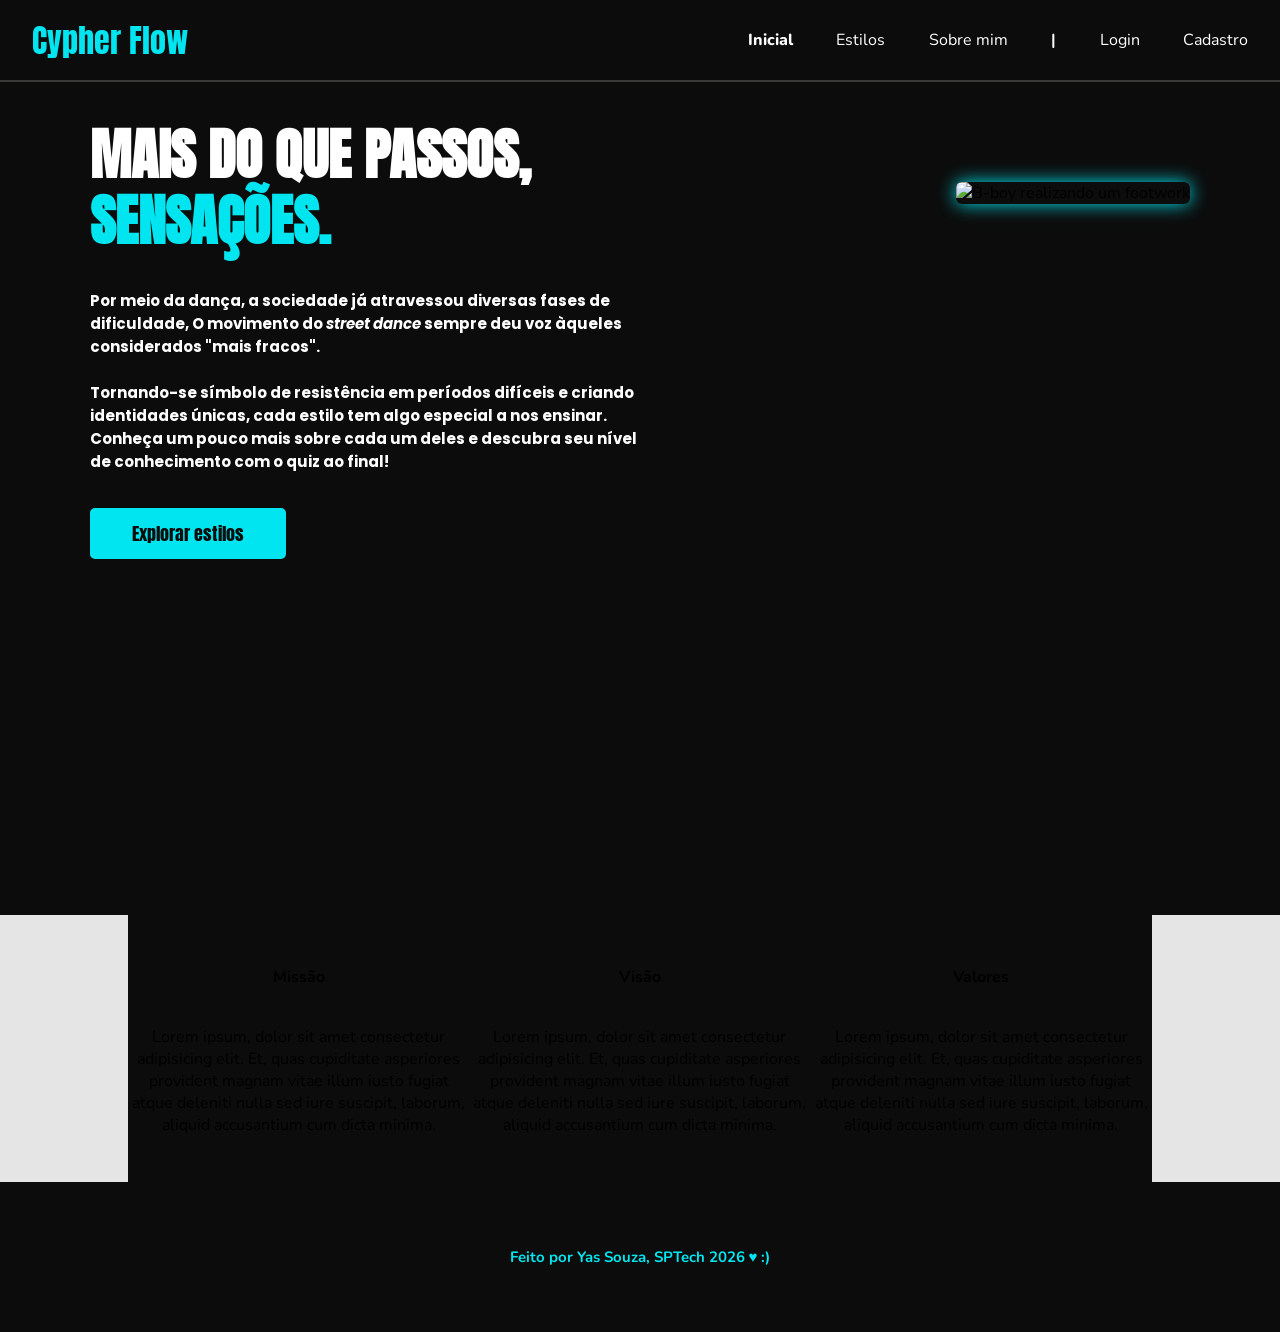
==== public/index.html @ 5c3a38a7 "Feat: Estilizando HomePage" ====
<!DOCTYPE html>
<html lang="en">

<head>
  <meta charset="UTF-8">
  <meta http-equiv="X-UA-Compatible" content="IE=edge">
  <meta name="viewport" content="width=device-width, initial-scale=1.0">

  <title>CYPHER FLOW | Página Inicial</title>

  <script src="./js/sessao.js"></script>

  <link rel="stylesheet" href="./css/estilo.css">
  <link rel="icon" href="./assets/icon/favicon2.ico">
  <link rel="preconnect" href="https://fonts.googleapis.com">
  <link rel="preconnect" href="https://fonts.gstatic.com" crossorigin>
  <link href="https://fonts.googleapis.com/css2?family=Anton&family=Nunito:ital,wght@0,200..1000;1,200..1000&family=Poppins:ital,wght@0,100;0,200;0,300;0,400;0,500;0,600;0,700;0,800;0,900;1,100;1,200;1,300;1,400;1,500;1,600;1,700;1,800;1,900&display=swap" rel="stylesheet">
</head>

<body>
  <div class="header">
    <div class="container">
      <h1 class="titulo">Cypher Flow</h1>
      <ul class="navbar">
        <li class="agora">
          <a href="#">Inicial</a>
        </li>
        <li>
          <a href="#">Estilos</a>
        </li>
        <li>
          <a href="#">Sobre mim</a>
        </li>
        <b>|</b>
        </li>
        <li>
          <a href="login.html">Login</a>
        </li>
        <li>
          <a href="cadastro.html">Cadastro</a>
        </li>
      </ul>
    </div>
  </div>

  <div class="banner">
      <div class="banner-text">
        <h3 class="banner-title">MAIS DO QUE PASSOS,<br>
      <span>SENSAÇÕES.</span>
    </h3>
      <h4 class="banner-subtitle">
        <p>
          Por meio da dança, a sociedade já atravessou diversas fases de dificuldade, 
          O movimento do <i>street dance</i> sempre deu voz àqueles considerados "mais fracos". <br><br>

          Tornando-se símbolo de resistência em períodos difíceis e criando identidades únicas, cada estilo tem algo especial a nos ensinar. 
          Conheça um pouco mais sobre cada um deles e descubra seu nível de conhecimento com o quiz ao final!
        </p>
      </h4>
        <button class="banner-btn">Explorar estilos</button>
      </div>
        <div class="banner-img">
            <img src="https://www.blog.redley.com.br/wp-content/uploads/2022/02/break_2-1024x575.jpg" alt="B-boy realizando um footwork">
        </div>
  </div>

  <div class="social">
    <div class="container">
      <div class="boxes">
        <div class="box">
          <img src="">
          <h4>Missão</h4>
          <p>Lorem ipsum, dolor sit amet consectetur adipisicing elit. Et, quas cupiditate asperiores provident magnam
            vitae illum iusto fugiat atque deleniti nulla sed iure suscipit, laborum, aliquid accusantium cum dicta
            minima.</p>
        </div>
        <div class="box">
          <img src="">
          <h4>Visão</h4>
          <p>Lorem ipsum, dolor sit amet consectetur adipisicing elit. Et, quas cupiditate asperiores provident magnam
            vitae illum iusto fugiat atque deleniti nulla sed iure suscipit, laborum, aliquid accusantium cum dicta
            minima.</p>
        </div>
        <div class="box">
          <img src="">
          <h4>Valores</h4>
          <p>Lorem ipsum, dolor sit amet consectetur adipisicing elit. Et, quas cupiditate asperiores provident magnam
            vitae illum iusto fugiat atque deleniti nulla sed iure suscipit, laborum, aliquid accusantium cum dicta
            minima.</p>
        </div>
      </div>
    </div>
  </div>

  <div class="footer">
    <div class="container">
      <h4>Feito por Yas Souza, SPTech 2026 &hearts; :) </h4>
    </div>
  </div>
</body>

</html>
---- public/css/estilo.css ----
@import url('https://fonts.googleapis.com/css2?family=Anton&family=Nunito:ital,wght@0,200..1000;1,200..1000&family=Poppins:ital,wght@0,100;0,200;0,300;0,400;0,500;0,600;0,700;0,800;0,900;1,100;1,200;1,300;1,400;1,500;1,600;1,700;1,800;1,900&display=swap');



body {
  margin: 0;
  padding: 0;
  font-family: "Nunito", sans-serif;
  background-color: var(--cor-principal);
}

:root {
  --tamanho-header: 80px;
  --tamanho-banner: calc(100vh - var(--tamanho-header) - var(--tamanho-footer) - 2px);
  --tamanho-simulador: calc(100vh - var(--tamanho-header) - var(--tamanho-footer) - 2px);
  --tamanho-login: calc(100vh - var(--tamanho-header) - var(--tamanho-footer) - 2px);
  --tamanho-footer: 65px;
  --cor-principal: #0c0c0c;
  --cor-secundaria: #00E5EF;
  --cor-complementar:#3A3A38;
  --cor-fonte: #fff;
}


.container {
  display: flex;
  width: 80%;
  margin: auto;
}

.header {
  height: var(--tamanho-header);
  border-bottom: 2px solid var(--cor-complementar);
}

.header .container {
  justify-content: space-between;
  align-items: center;
  height: 100%;
  width: 95%;
  background-color: var(--cor-principal);
}

.header a {
  text-decoration: none;
  color: var(--cor-fonte);
  
}

.agora {
  font-weight: 800;
}

.navbar {
    width: 500px;
    display: flex;
    align-items: center;
    justify-content: space-between;
    list-style: none;
    color: var(--cor-fonte);
}

.navbar a {
    display: inline-block;
    transition: transform 0.3s ease;
}

.navbar a:hover {
    transform: scale(1.1);
    font-weight: bold;
    color: var(--cor-secundaria);
}

.titulo {
  color: var(--cor-secundaria);
  width: fit-content;
  font-weight: 500;
  font-family: "anton", sans-serif;
}

.container{
  background-color: var(--cor-principal);
}
.header h1 {
  margin: 0;
}

/* BANNER */

.banner {
  display: flex;
  justify-content: space-between;
  height: var(--tamanho-banner);
  background-color: var(--cor-principal);
  background-size: cover;
  align-items: flex-start;
  padding: 40px;

}

.banner-text{
  display: flex;
  flex-direction: column;
  align-items: flex-start;
  padding-left: 50px;
  max-width: 570px;
    

}

.banner-title{
 color: var(--cor-fonte);
  font-family: "Anton", sans-serif;
  font-size: 55px;          
  line-height: 1.2;         
  letter-spacing: -1.5; 
  margin: 0;
}

.banner-subtitle{
  color: var(--cor-fonte);
  font-family: "Poppins", sans-serif;
  font-size: 15px;
}

.banner span {
  color: var(--cor-secundaria);
  display: block;          
}

.banner .container {
  justify-content: center;
  align-items: center;
  height: 100%;
  background-color: var(--cor-principal);
}

.banner .container p {
  width: 50%;
  margin: 0;
  padding: 0;
  font-size: 36px;
}

.banner .container span {
  font-weight: 800;
}

.banner-img{
  padding-right: 50px;
  padding-top: 60px;
  transition: 0.3s ease;
}

.banner-img img{
  max-width: 500px;
  height: auto;
  display: block;
  border-radius: 6px;
  box-shadow: 0 0 18px var(--cor-secundaria);
}

.banner-btn{
  display: flex;
  align-items: center;
  justify-content: space-around;
  padding: 10px 40px;
  cursor: pointer;
  background-color: var(--cor-secundaria);
  color: var(--cor-principal);
  font-family: "Anton", sans-serif;
  font-size: 18px;
  border: 2px solid var(--cor-secundaria);
  border-radius: 5px;
  transition: background-color 0.3s ease, transform 0.2s ease;
}

.banner-btn:hover{
  font-weight: bold;
  background-color: var(--cor-principal); 
  color: var(--cor-secundaria);
  transform: scale(1.05); 
  box-shadow: 0 0 18px var(--cor-secundaria);

}

/* MISSÃO VISÃO VALORES */

.social {
  background-color: #e5e5e5;
  display: flex;
}

.social .container {
  justify-content: center;
}

.box img {
  width: 170px;
}

.social .container .boxes {
  display: flex;
  justify-content: space-between;
  width: 100%;
  padding: 30px 0;
}

.social p {
  text-align: center;
}

.box {
  display: flex;
  flex-direction: column;
  align-items: center;
}

/* FOOTER */

.footer {
  background-color: var(--cor-principal);
  height: 150px;
  color: #fff;
  display: flex;
  font-size: 15px;
}

.footer .container {
  justify-content: center;
  text-align: center;
  color: var(--cor-secundaria);
  background-color: var(--cor-principal);
}

.footer .container .version {
  font-size: 12px;
}

/* LOGIN */

.login {
  height: var(--tamanho-login);
  background-image: url('../assets/imgs/bg-jelly-fish-para-home.png');
  background-size: cover;
}

.login .container {
  justify-content: center;
  align-items: center;
  height: 100%;
}

.card {
  width: 50%;
  background-color: #e5e5e5;
  border-radius: 10px;
  display: flex;
  align-items: center;
  justify-content: space-evenly;
  color: palevioletred;
  flex-direction: column;
  height: fit-content;
  padding: 20px 0;
}

.card h2 {
  margin: 0;
  font-size: 30px;
}

.formulario {
  display: flex;
  height: 90%;
  width: 80%;
  justify-content: space-around;
  flex-direction: column;
}

.formulario span {
  font-size: 15px;
  font-weight: 800;
}

.formulario input {
  border: 2px solid #32b9cd;
  text-align: center;
  border-radius: 10px;
  margin: 0;
}

.formulario select {
  border: 2px solid #32b9cd;
  background-color: white;
  color: gray;
  height: 36px;
  text-align: center;
  border-radius: 10px;
  margin: 0;
}

.campo {
  display: flex;
  flex-direction: column;
  justify-content: start;
  padding: 5px 0;
}

.botao {
  cursor: pointer;
  font-family: "Anton", sans-serif;
  border: 0;
  border-radius: 5px;
  font-weight: 600;
  font-size: 18px;
  color: #fff;
  background-color: #ED145B;
  width: 120px;
  height: 30px;
  align-self: center;
  margin-top: 20px;
}

.loading-div {
  width: 50px;
  display: none;
}

.loading-div img {
  height: 50px;
  width: 50px;
}

#div_erros_login {
  display: none
}

/* FORMULARIO */

.alerta_erro{
  display: flex;
  justify-content: flex-end;
}

.card_erro {
  display: none;
  background-color: #fff;
  color: black;
  width: 230px;
  position: fixed;
  border-radius: 4px;
  border: #ED145B 3px solid;
  padding: 10px;
  margin-right: 10%;
}

.card_erro #mensagem_erro{
  font-weight: 500;
  font-size: 20px;
}

.formulario .tipo_campo {
  font-size: 20px;
  font-weight: 600 !important;
}

.formulario {
  display: flex;
  flex-direction: column;
}

input {
  margin-bottom: 10px;
  border: 2px solid #32b9cd;
  padding: 10px;
  text-align: center;
  border-radius: 10px;
}

.btn {
  font-family: "Anton", sans-serif;
  border: 0;
  border-radius: 5px;
  font-weight: 600;
  font-size: 18px;
  padding: 10px 15px;
  color: white;
  background-color: #ED145B;
  width: 120px;
  align-self: center;
  margin-top: 5px;
}

.loading-div {
  width: 50px;
  margin: auto;
  display: none;
}

.loading-div img {
  height: 50px;
  width: 50px;
}

/* SIMULADOR */

.simulador {
  color: white;
}

.simulador .container {
  flex-direction: column;
  overflow: scroll; 
  height: var(--tamanho-simulador);
}

/* ALERTA */

#alerta {
  position: absolute;
  right: 0;
  bottom: 0;
}

.mensagem-alarme {
  background-color: white;
  border-radius: 5px;
  width: 300px;
  height: 80px;
  margin: 10px;
  padding: 10px 0;
  display: flex;
  justify-content: space-evenly;
  align-items: center;
}

.mensagem-alarme h3 {
  font-size: 14px;
  margin: 0;
}

.mensagem-alarme .informacao {
  width: 66%;
}

.alarme-sino {
  width: 48px;
  height: 48px;
  animation-name: bell;
  animation-duration: 4s;
  background-image: url('https://cdn-icons-png.flaticon.com/512/1157/1157000.png');
  background-size: cover;
  animation-iteration-count: infinite;
}

@keyframes bell {
  0%   {transform: rotate(25deg)}
  25%  {transform: rotate(-25deg)}
  50%  {transform: rotate(25deg)}
  75%  {transform: rotate(-25deg)}
  100% {transform: rotate(25deg)}
}
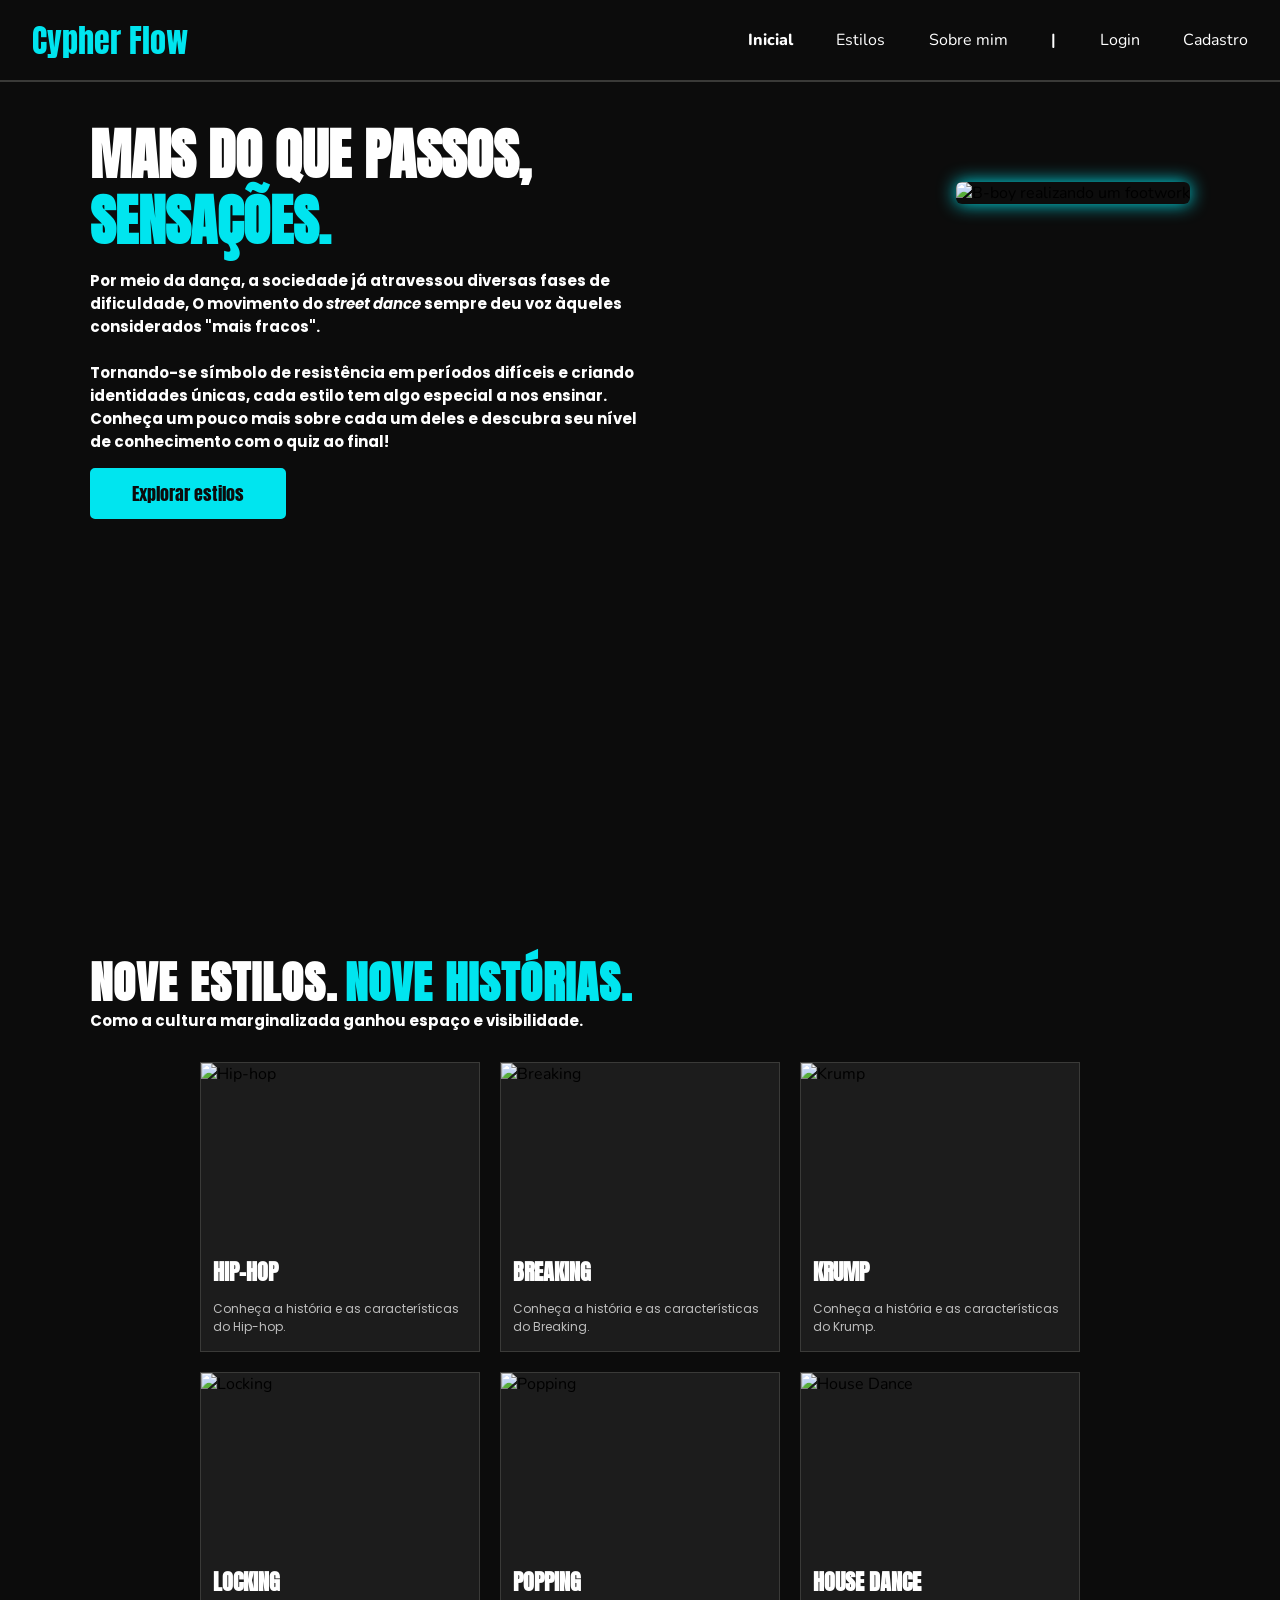
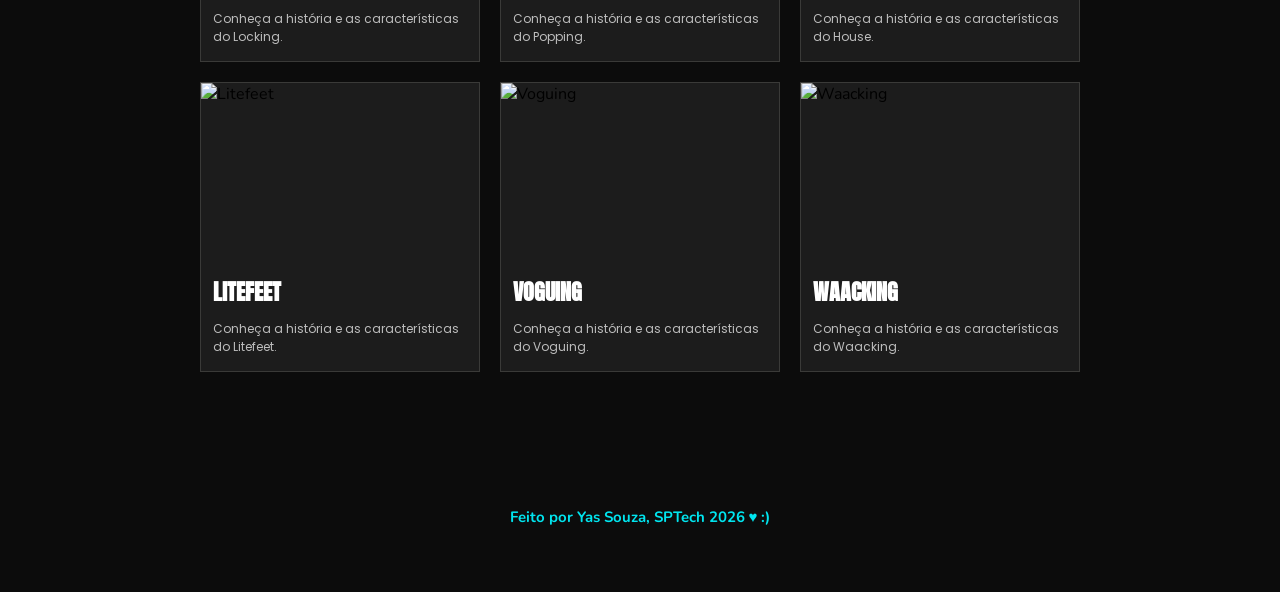
==== commit b92f0f81: "Feat: Adicionando cards dos estilos" ====
--- a/public/index.html
+++ b/public/index.html
@@ -14,7 +14,9 @@
   <link rel="icon" href="./assets/icon/favicon2.ico">
   <link rel="preconnect" href="https://fonts.googleapis.com">
   <link rel="preconnect" href="https://fonts.gstatic.com" crossorigin>
-  <link href="https://fonts.googleapis.com/css2?family=Anton&family=Nunito:ital,wght@0,200..1000;1,200..1000&family=Poppins:ital,wght@0,100;0,200;0,300;0,400;0,500;0,600;0,700;0,800;0,900;1,100;1,200;1,300;1,400;1,500;1,600;1,700;1,800;1,900&display=swap" rel="stylesheet">
+  <link
+    href="https://fonts.googleapis.com/css2?family=Anton&family=Nunito:ital,wght@0,200..1000;1,200..1000&family=Poppins:ital,wght@0,100;0,200;0,300;0,400;0,500;0,600;0,700;0,800;0,900;1,100;1,200;1,300;1,400;1,500;1,600;1,700;1,800;1,900&display=swap"
+    rel="stylesheet">
 </head>
 
 <body>
@@ -44,53 +46,98 @@
   </div>
 
   <div class="banner">
-      <div class="banner-text">
-        <h3 class="banner-title">MAIS DO QUE PASSOS,<br>
-      <span>SENSAÇÕES.</span>
-    </h3>
-      <h4 class="banner-subtitle">
+    <div class="banner-text">
+      <h3 class="banner-title">MAIS DO QUE PASSOS,<br>
+        <span>SENSAÇÕES.</span>
+      </h3>
+      <div class="banner-subtitle">
         <p>
-          Por meio da dança, a sociedade já atravessou diversas fases de dificuldade, 
+          Por meio da dança, a sociedade já atravessou diversas fases de dificuldade,
           O movimento do <i>street dance</i> sempre deu voz àqueles considerados "mais fracos". <br><br>
 
-          Tornando-se símbolo de resistência em períodos difíceis e criando identidades únicas, cada estilo tem algo especial a nos ensinar. 
+          Tornando-se símbolo de resistência em períodos difíceis e criando identidades únicas, cada estilo tem algo
+          especial a nos ensinar.
           Conheça um pouco mais sobre cada um deles e descubra seu nível de conhecimento com o quiz ao final!
         </p>
-      </h4>
-        <button class="banner-btn">Explorar estilos</button>
       </div>
-        <div class="banner-img">
-            <img src="https://www.blog.redley.com.br/wp-content/uploads/2022/02/break_2-1024x575.jpg" alt="B-boy realizando um footwork">
-        </div>
+      <button class="banner-btn">Explorar estilos</button>
+    </div>
+    <div class="banner-img">
+      <img src="https://www.blog.redley.com.br/wp-content/uploads/2022/02/break_2-1024x575.jpg"
+        alt="B-boy realizando um footwork">
+    </div>
   </div>
 
-  <div class="social">
-    <div class="container">
-      <div class="boxes">
-        <div class="box">
-          <img src="">
-          <h4>Missão</h4>
-          <p>Lorem ipsum, dolor sit amet consectetur adipisicing elit. Et, quas cupiditate asperiores provident magnam
-            vitae illum iusto fugiat atque deleniti nulla sed iure suscipit, laborum, aliquid accusantium cum dicta
-            minima.</p>
-        </div>
-        <div class="box">
-          <img src="">
-          <h4>Visão</h4>
-          <p>Lorem ipsum, dolor sit amet consectetur adipisicing elit. Et, quas cupiditate asperiores provident magnam
-            vitae illum iusto fugiat atque deleniti nulla sed iure suscipit, laborum, aliquid accusantium cum dicta
-            minima.</p>
-        </div>
-        <div class="box">
-          <img src="">
-          <h4>Valores</h4>
-          <p>Lorem ipsum, dolor sit amet consectetur adipisicing elit. Et, quas cupiditate asperiores provident magnam
-            vitae illum iusto fugiat atque deleniti nulla sed iure suscipit, laborum, aliquid accusantium cum dicta
-            minima.</p>
+
+  <section class="estilos" id="estilos">
+    <div class="estilos-text">
+      <h3 class="estilos-title">
+        NOVE ESTILOS. <span>NOVE HISTÓRIAS.</span>
+      </h3>
+      <div class="estilos-subtitle">
+        <p>Como a cultura marginalizada ganhou espaço e visibilidade.</p>
+      </div>
+    </div>
+    <div class="social">
+      <div class="container">
+        <div class="boxes">
+          <div class="box">
+            <img src="./assets/imgs/hiphop.jpg" alt="Hip-hop">
+            <h4>HIP-HOP</h4>
+            <p>Conheça a história e as características do Hip-hop.</p>
+          </div>
+
+          <div class="box">
+            <img src="./assets/imgs/breaking.jpg" alt="Breaking">
+            <h4>BREAKING</h4>
+            <p>Conheça a história e as características do Breaking.</p>
+          </div>
+
+           <div class="box">
+            <img src="./assets/imgs/krump.jpg" alt="Krump">
+            <h4>KRUMP</h4>
+            <p>Conheça a história e as características do Krump.</p>
+          </div>
+
+          <div class="box">
+            <img src="./assets/imgs/locking.jpg" alt="Locking">
+            <h4>LOCKING</h4>
+            <p>Conheça a história e as características do Locking.</p>
+          </div>
+
+          <div class="box">
+            <img src="./assets/imgs/popping.jpg" alt="Popping">
+            <h4>POPPING</h4>
+            <p>Conheça a história e as características do Popping.</p>
+          </div>
+
+          <div class="box">
+            <img src="./assets/imgs/house.jpg" alt="House Dance">
+            <h4>HOUSE DANCE</h4>
+            <p>Conheça a história e as características do House.</p>
+          </div>
+
+          <div class="box">
+            <img src="./assets/imgs/litefeet.jpg" alt="Litefeet">
+            <h4>LITEFEET</h4>
+            <p>Conheça a história e as características do Litefeet.</p>
+          </div>
+
+          <div class="box">
+            <img src="./assets/imgs/voguing.jpg" alt="Voguing">
+            <h4>VOGUING</h4>
+            <p>Conheça a história e as características do Voguing.</p>
+          </div>
+
+          <div class="box">
+            <img src="./assets/imgs/waacking.jpg" alt="Waacking">
+            <h4>WAACKING</h4>
+            <p>Conheça a história e as características do Waacking.</p>
+          </div>
         </div>
       </div>
     </div>
-  </div>
+  </section>
 
   <div class="footer">
     <div class="container">
--- a/public/css/estilo.css
+++ b/public/css/estilo.css
@@ -18,6 +18,7 @@
   --cor-principal: #0c0c0c;
   --cor-secundaria: #00E5EF;
   --cor-complementar:#3A3A38;
+  --cor-detalhes: #1c1c1c;
   --cor-fonte: #fff;
 }
 
@@ -121,6 +122,7 @@
   color: var(--cor-fonte);
   font-family: "Poppins", sans-serif;
   font-size: 15px;
+  font-weight: bold;
 }
 
 .banner span {
@@ -184,36 +186,85 @@
 
 }
 
-/* MISSÃO VISÃO VALORES */
+/* ESTILOS */
+
+.estilos {
+  background-color: var(--cor-principal);
+  padding: 40px 90px;
+}
+
+.estilos-text {
+  display: flex;
+  flex-direction: column;
+  align-items: flex-start;
+  max-width: 570px;
+}
+
+.estilos-title {
+    display: flex;
+    align-items: center;
+    gap: 8px;
+    color: var(--cor-fonte);
+    font-family: "Anton", sans-serif;
+    font-size: 45px;
+    line-height: 1.2;
+    letter-spacing: 1px;
+    margin: 0;
+}
+
+.estilos-title span {
+    color: var(--cor-secundaria);
+}
+
+.estilos-subtitle p {
+    color: var(--cor-fonte);
+    font-family: "Poppins", sans-serif;
+    font-size: 15px;
+    font-weight: bold;
+    margin: 0;
+}
 
 .social {
-  background-color: #e5e5e5;
-  display: flex;
-}
-
-.social .container {
-  justify-content: center;
+    padding: 30px 0;
+}
+
+.boxes {
+    display: grid;
+    grid-template-columns: repeat(3, 1fr);
+    gap: 20px;
+}
+
+.box {
+    background-color: var(--cor-detalhes);
+    border: 1px solid var(--cor-complementar);
+    overflow: hidden;
+    transition: 0.3s ease;
 }
 
 .box img {
-  width: 170px;
-}
-
-.social .container .boxes {
-  display: flex;
-  justify-content: space-between;
-  width: 100%;
-  padding: 30px 0;
-}
-
-.social p {
-  text-align: center;
-}
-
-.box {
-  display: flex;
-  flex-direction: column;
-  align-items: center;
+    width: 100%;
+    height: 180px;
+    object-fit: cover;
+    display: block;
+}
+
+.box h4 {
+    color: var(--cor-fonte);
+    font-family: "Anton", sans-serif;
+    font-size: 22px;
+    margin: 12px;
+}
+
+.box p {
+    color: #bdbdbd;
+    font-family: "Poppins", sans-serif;
+    font-size: 12px;
+    margin: 0 12px 15px;
+}
+
+.box:hover {
+    border-color: var(--cor-secundaria);
+    transform: translateY(-4px);
 }
 
 /* FOOTER */
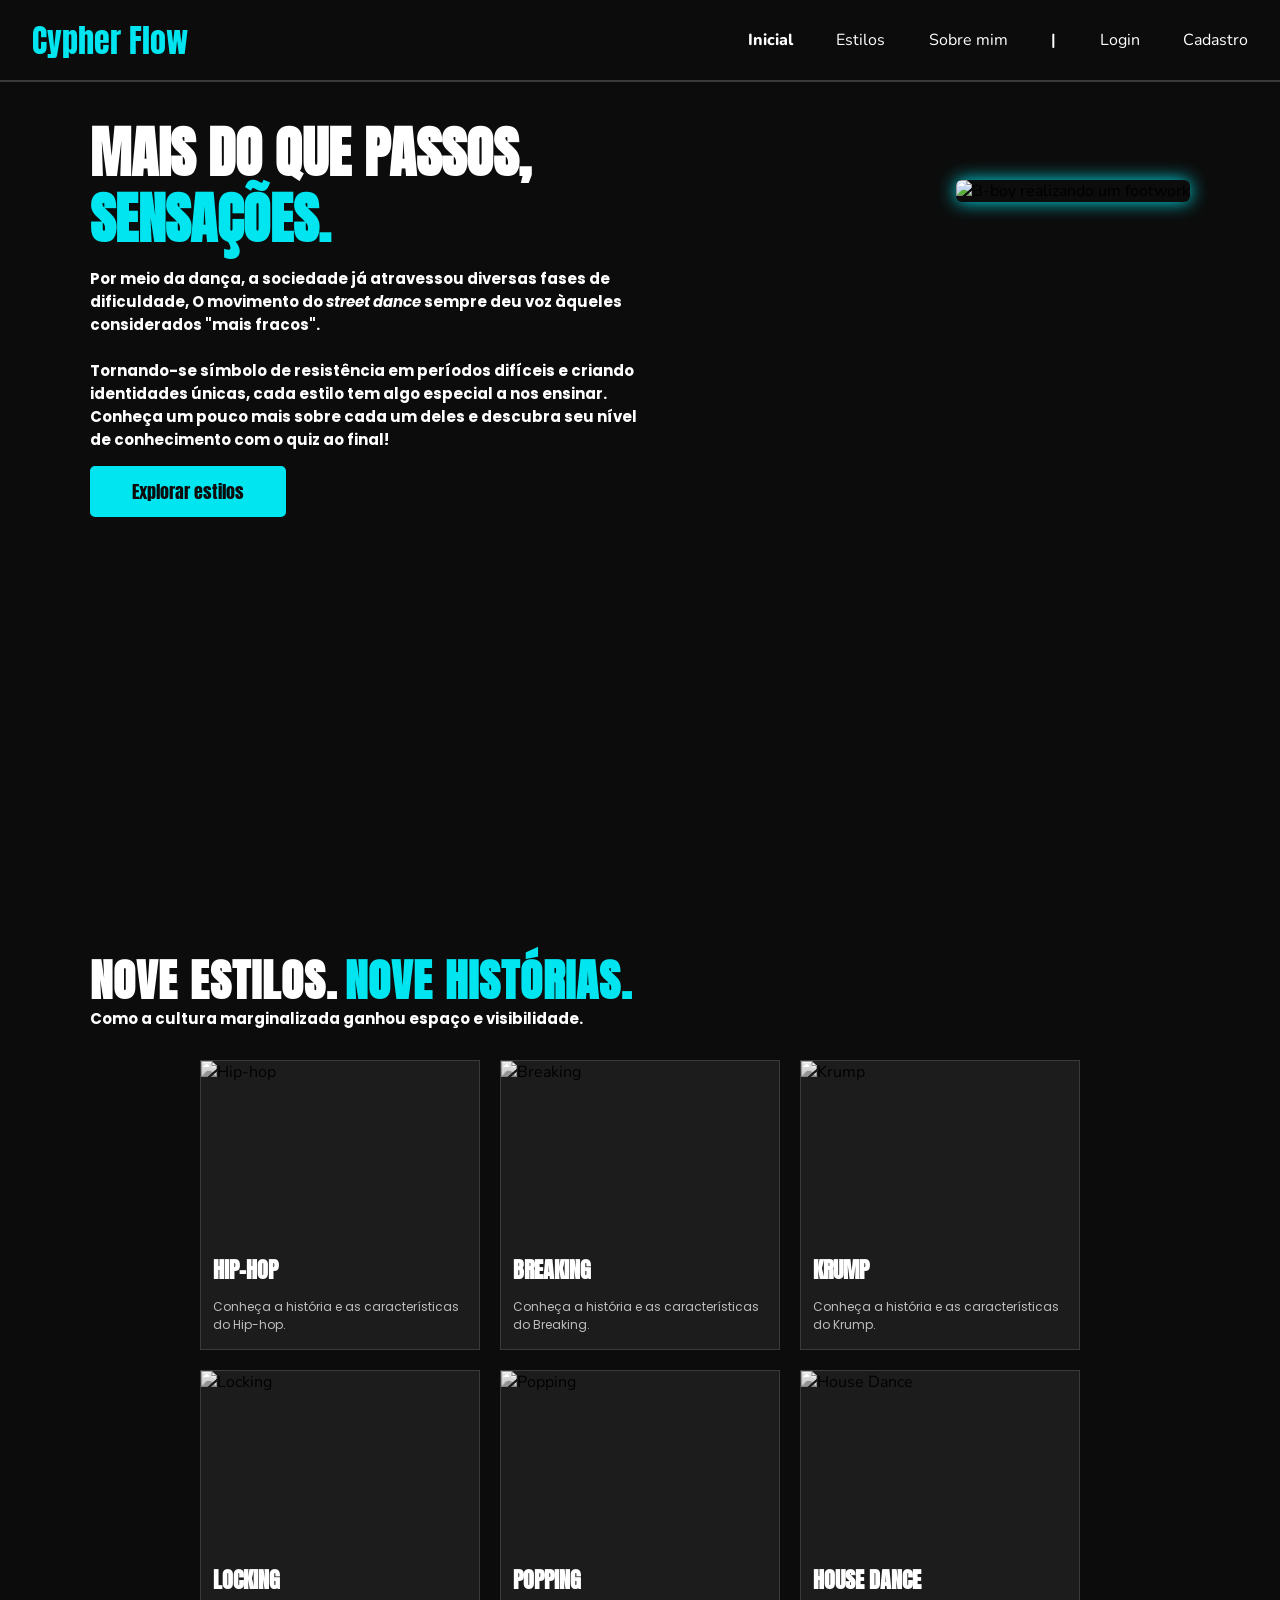
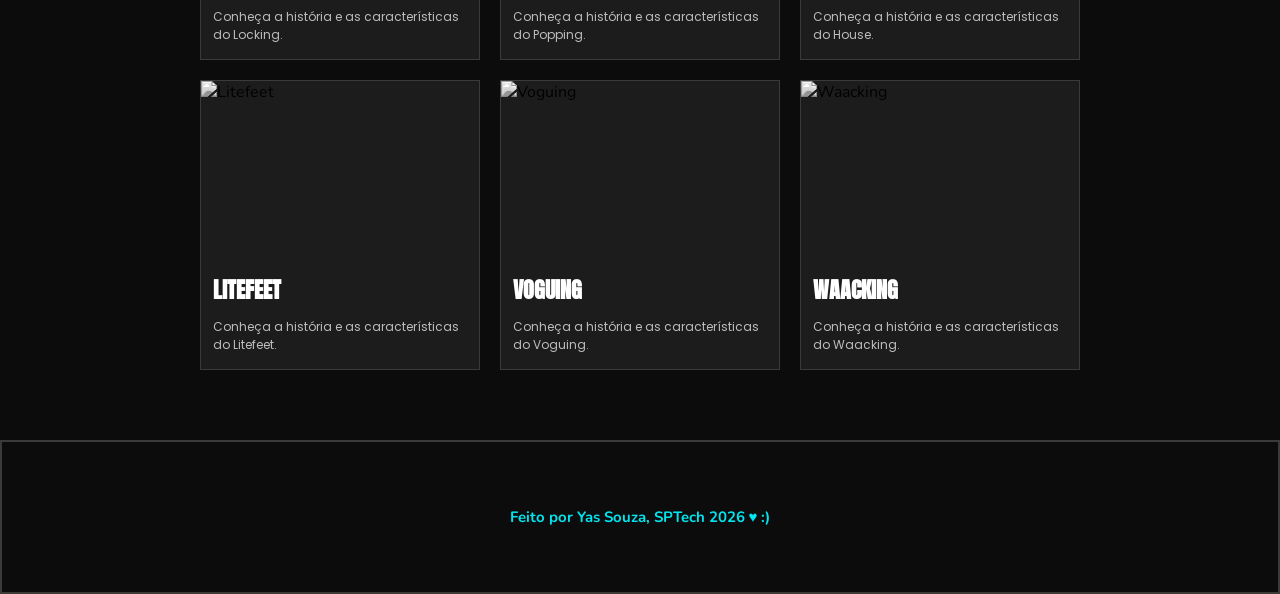
==== commit 9b965cbe: "Fix: Adicionando foto nos cards e estilização na parte de estilos" ====
--- a/public/index.html
+++ b/public/index.html
@@ -28,7 +28,7 @@
           <a href="#">Inicial</a>
         </li>
         <li>
-          <a href="#">Estilos</a>
+          <a href="#estilos">Estilos</a>
         </li>
         <li>
           <a href="#">Sobre mim</a>
@@ -60,7 +60,7 @@
           Conheça um pouco mais sobre cada um deles e descubra seu nível de conhecimento com o quiz ao final!
         </p>
       </div>
-      <button class="banner-btn">Explorar estilos</button>
+      <a href="#estilos" class="banner-btn">Explorar estilos</a>
     </div>
     <div class="banner-img">
       <img src="https://www.blog.redley.com.br/wp-content/uploads/2022/02/break_2-1024x575.jpg"
@@ -82,55 +82,55 @@
       <div class="container">
         <div class="boxes">
           <div class="box">
-            <img src="./assets/imgs/hiphop.jpg" alt="Hip-hop">
+            <img src="https://img.redbull.com/images/c_crop,x_1234,y_0,h_4000,w_3200/c_fill,w_700,h_875/q_auto,f_auto/redbullcom/2026/7/12/z3fx0ndpu12g9792tfnq/kiilo-advanced-through-three-rounds-to-reach-the-championship-battle" alt="Hip-hop">
             <h4>HIP-HOP</h4>
             <p>Conheça a história e as características do Hip-hop.</p>
           </div>
 
           <div class="box">
-            <img src="./assets/imgs/breaking.jpg" alt="Breaking">
+            <img src="https://www.communityvoiceks.com/wp-content/uploads/2024/08/breakdancing-elbow-freeze.png" alt="Breaking">
             <h4>BREAKING</h4>
             <p>Conheça a história e as características do Breaking.</p>
           </div>
 
            <div class="box">
-            <img src="./assets/imgs/krump.jpg" alt="Krump">
+            <img src="https://tanzhaus-nrw.de/sites/default/files/styles/sharing_facebook/public/media/images/2023-06/EBS_Foto%20Haong%20Vu%20Visuals_1.jpg?itok=lLjb0ujd" alt="Krump">
             <h4>KRUMP</h4>
             <p>Conheça a história e as características do Krump.</p>
           </div>
 
           <div class="box">
-            <img src="./assets/imgs/locking.jpg" alt="Locking">
+            <img src="https://assets.summerdanceforever.com/images/news-article/%C2%A9KateLang-Locking-1747227829.jpg" alt="Locking">
             <h4>LOCKING</h4>
             <p>Conheça a história e as características do Locking.</p>
           </div>
 
           <div class="box">
-            <img src="./assets/imgs/popping.jpg" alt="Popping">
+            <img src="https://i.ytimg.com/vi/_ZtILUOUuHs/hq720.jpg?sqp=-oaymwEhCK4FEIIDSFryq4qpAxMIARUAAAAAGAElAADIQj0AgKJD&rs=AOn4CLAYyOr1AjKsKvIvMmpXw_lWakcC-A" alt="Popping">
             <h4>POPPING</h4>
             <p>Conheça a história e as características do Popping.</p>
           </div>
 
           <div class="box">
-            <img src="./assets/imgs/house.jpg" alt="House Dance">
+            <img src="https://www.impulstanz.com/media/fotogallery/gal7894/22_HipHop_HouseBattle_Flavourama_c_yako.one_06.jpg" alt="House Dance">
             <h4>HOUSE DANCE</h4>
             <p>Conheça a história e as características do House.</p>
           </div>
 
           <div class="box">
-            <img src="./assets/imgs/litefeet.jpg" alt="Litefeet">
+            <img src="https://encrypted-tbn0.gstatic.com/images?q=tbn:ANd9GcQP08iMsQZSz2B5oDHNUx1Xq4oQza2TLJGzUSFlVnAUUnB2WWsR3SXLeAuh&s=10" alt="Litefeet">
             <h4>LITEFEET</h4>
             <p>Conheça a história e as características do Litefeet.</p>
           </div>
 
           <div class="box">
-            <img src="./assets/imgs/voguing.jpg" alt="Voguing">
+            <img src="https://www.nydailynews.com/wp-content/uploads/migration/2019/06/12/WPZ5IF33KRBGZICJUGWJVLXY3A.jpg?w=620" alt="Voguing">
             <h4>VOGUING</h4>
             <p>Conheça a história e as características do Voguing.</p>
           </div>
 
           <div class="box">
-            <img src="./assets/imgs/waacking.jpg" alt="Waacking">
+            <img src="https://encrypted-tbn0.gstatic.com/images?q=tbn:ANd9GcSYkqUd1D7pCFZmw4wWmS3xvkigrcfrxgGlklzYGM4qsdOB_2qALAyyK7A&s=10" alt="Waacking">
             <h4>WAACKING</h4>
             <p>Conheça a história e as características do Waacking.</p>
           </div>
--- a/public/css/estilo.css
+++ b/public/css/estilo.css
@@ -1,12 +1,10 @@
 @import url('https://fonts.googleapis.com/css2?family=Anton&family=Nunito:ital,wght@0,200..1000;1,200..1000&family=Poppins:ital,wght@0,100;0,200;0,300;0,400;0,500;0,600;0,700;0,800;0,900;1,100;1,200;1,300;1,400;1,500;1,600;1,700;1,800;1,900&display=swap');
 
-
-
 body {
-  margin: 0;
-  padding: 0;
-  font-family: "Nunito", sans-serif;
-  background-color: var(--cor-principal);
+    margin: 0;
+    padding-top: var(--tamanho-header);
+    font-family: "Nunito", sans-serif;
+    background-color: var(--cor-principal);
 }
 
 :root {
@@ -30,8 +28,14 @@
 }
 
 .header {
-  height: var(--tamanho-header);
-  border-bottom: 2px solid var(--cor-complementar);
+    height: var(--tamanho-header);
+    border-bottom: 2px solid var(--cor-complementar);
+    position: fixed;
+    top: 0;
+    left: 0;
+    width: 100%;
+    z-index: 1000;
+    background-color: var(--cor-principal);
 }
 
 .header .container {
@@ -174,6 +178,7 @@
   font-size: 18px;
   border: 2px solid var(--cor-secundaria);
   border-radius: 5px;
+  text-decoration: none;
   transition: background-color 0.3s ease, transform 0.2s ease;
 }
 
@@ -182,6 +187,7 @@
   background-color: var(--cor-principal); 
   color: var(--cor-secundaria);
   transform: scale(1.05); 
+  text-decoration: none;
   box-shadow: 0 0 18px var(--cor-secundaria);
 
 }
@@ -191,6 +197,7 @@
 .estilos {
   background-color: var(--cor-principal);
   padding: 40px 90px;
+  scroll-margin-top: 90px;
 }
 
 .estilos-text {
@@ -262,6 +269,18 @@
     margin: 0 12px 15px;
 }
 
+.box img{
+  width: 100%;
+  max-width: 400px;
+  filter: grayscale(100%);
+  transition: filter 0.5s ease;
+}
+
+.box img:hover{
+ 
+  filter: grayscale(0%);
+}
+
 .box:hover {
     border-color: var(--cor-secundaria);
     transform: translateY(-4px);
@@ -275,6 +294,7 @@
   color: #fff;
   display: flex;
   font-size: 15px;
+  border: 2px solid var(--cor-complementar);
 }
 
 .footer .container {
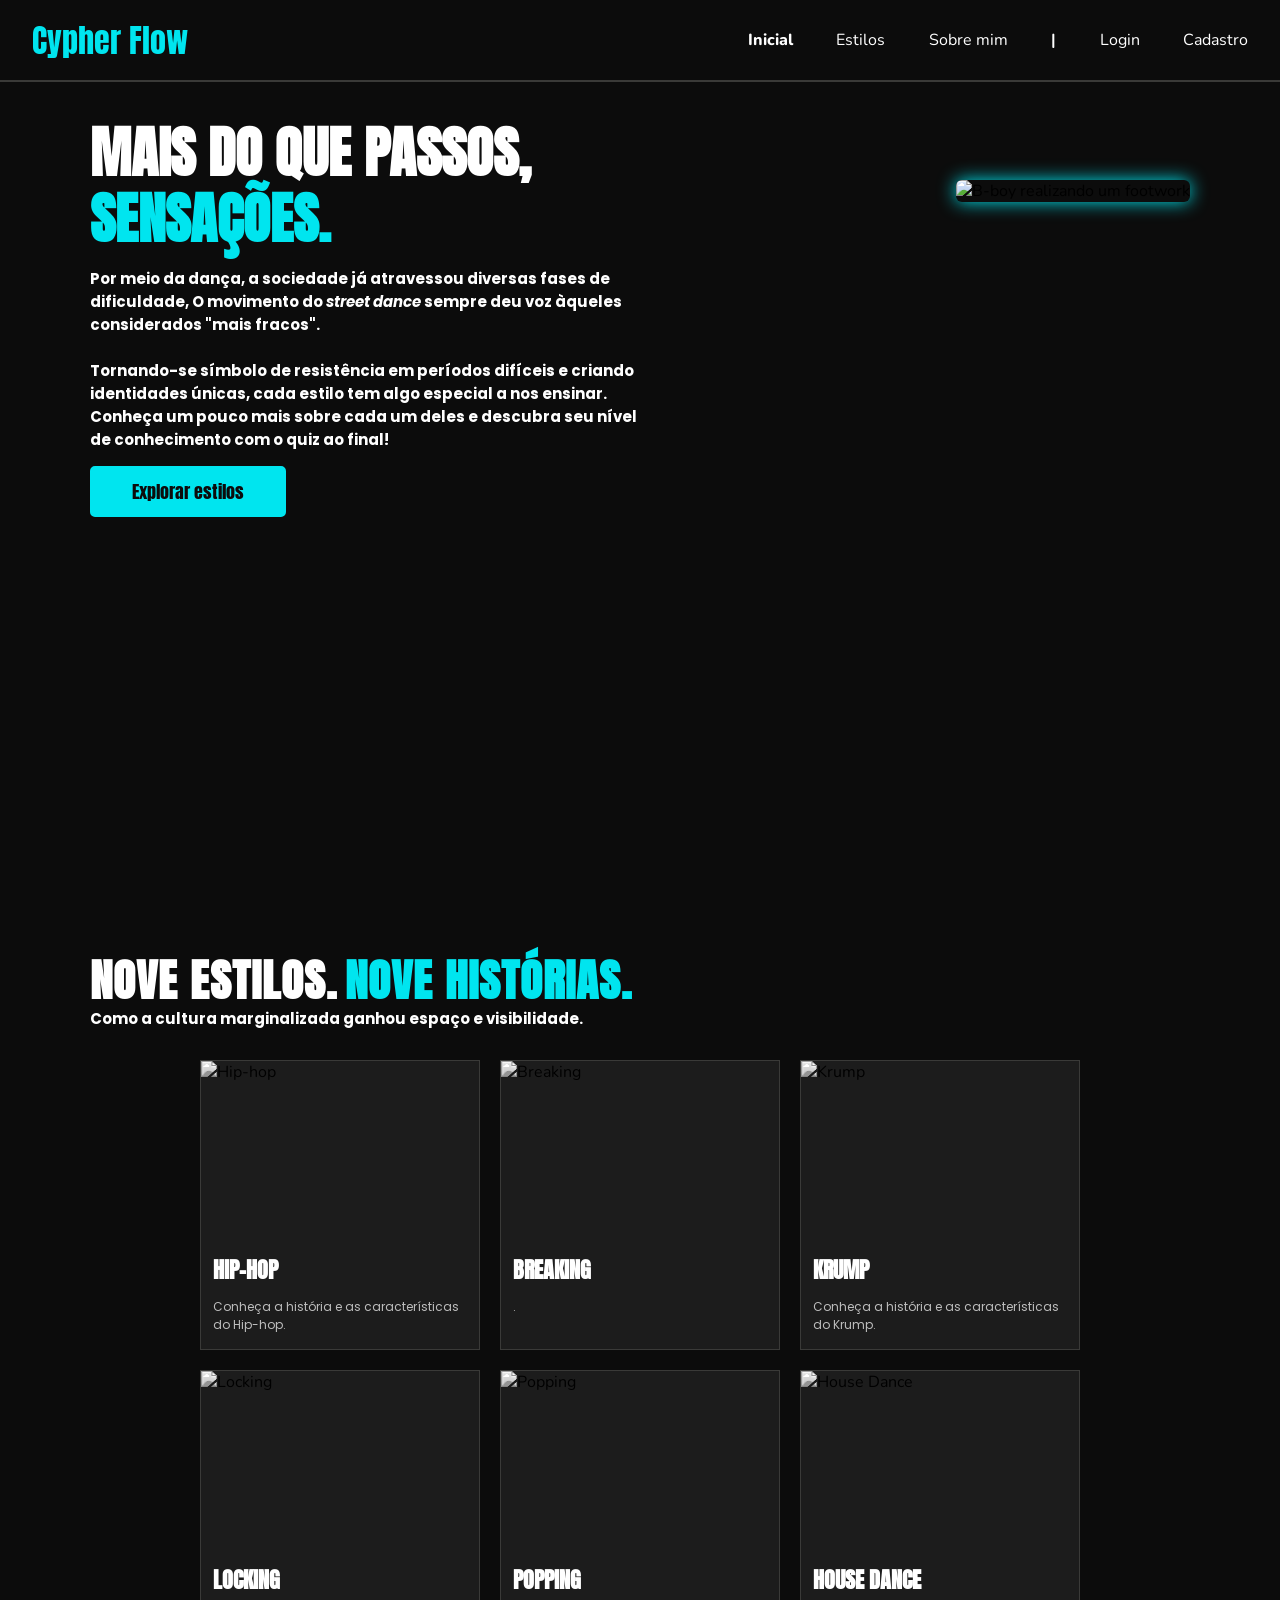
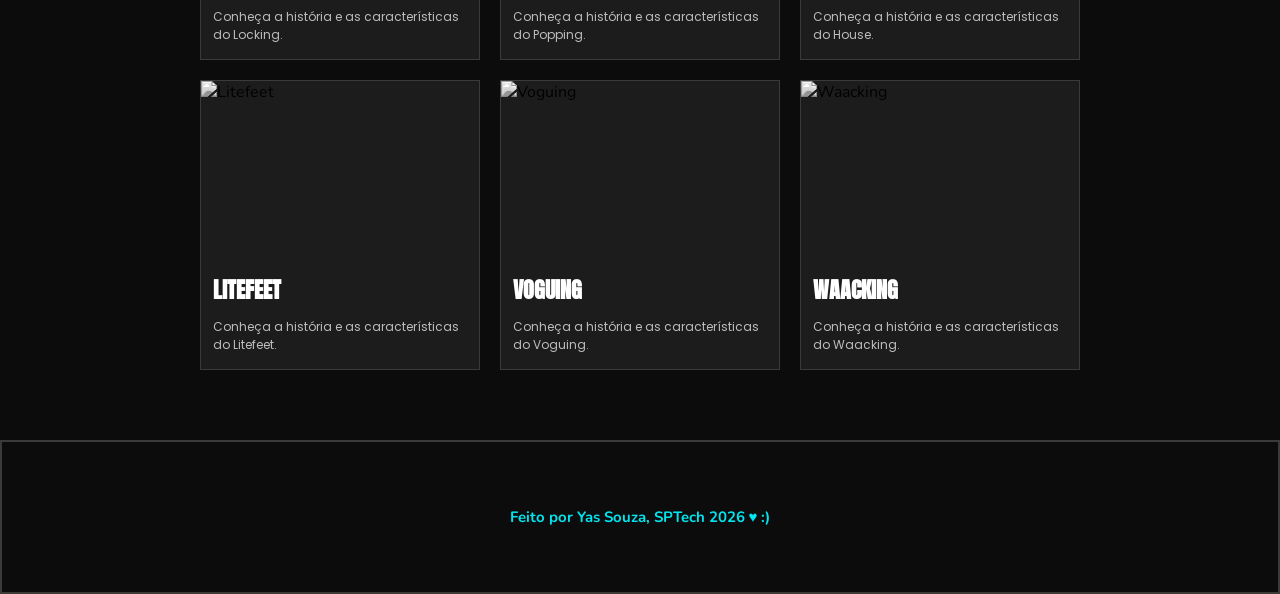
==== commit 8931eec9: "Feat: Adicionando index.html" ====
--- a/public/index.html
+++ b/public/index.html
@@ -90,7 +90,7 @@
           <div class="box">
             <img src="https://www.communityvoiceks.com/wp-content/uploads/2024/08/breakdancing-elbow-freeze.png" alt="Breaking">
             <h4>BREAKING</h4>
-            <p>Conheça a história e as características do Breaking.</p>
+            <p>.</p>
           </div>
 
            <div class="box">
--- a/public/css/estilo.css
+++ b/public/css/estilo.css
@@ -248,6 +248,11 @@
     transition: 0.3s ease;
 }
 
+.box:hover {
+    border-color: var(--cor-secundaria);
+    transform: translateY(-4px);
+}
+
 .box img {
     width: 100%;
     height: 180px;
@@ -281,11 +286,6 @@
   filter: grayscale(0%);
 }
 
-.box:hover {
-    border-color: var(--cor-secundaria);
-    transform: translateY(-4px);
-}
-
 /* FOOTER */
 
 .footer {
@@ -317,22 +317,25 @@
 }
 
 .login .container {
-  justify-content: center;
+  justify-content: flex-end;
   align-items: center;
   height: 100%;
 }
 
 .card {
-  width: 50%;
-  background-color: #e5e5e5;
-  border-radius: 10px;
   display: flex;
   align-items: center;
   justify-content: space-evenly;
-  color: palevioletred;
+  width: 50%;
+  background-color: var(--cor-complementar);
+  border-radius: 4px;
+  border: 2px solid var(--cor-secundaria);
+  opacity: 1;
+  color: var(--cor-secundaria);
   flex-direction: column;
   height: fit-content;
   padding: 20px 0;
+  box-shadow: 0 0 18px var(--cor-secundaria);
 }
 
 .card h2 {
@@ -380,18 +383,29 @@
 .botao {
   cursor: pointer;
   font-family: "Anton", sans-serif;
-  border: 0;
+  border: 2px solid var(--cor-secundaria);
   border-radius: 5px;
   font-weight: 600;
   font-size: 18px;
-  color: #fff;
-  background-color: #ED145B;
+  color: var(--cor-secundaria);
+  background-color: var(--cor-complementar);
   width: 120px;
   height: 30px;
   align-self: center;
   margin-top: 20px;
 }
 
+.botao:hover{
+
+  font-weight: bold;
+  background-color: var(--cor-principal); 
+  color: var(--cor-secundaria);
+  transform: scale(1.02); 
+  text-decoration: none;
+  box-shadow: 0 0 8px var(--cor-secundaria);
+
+}
+
 .loading-div {
   width: 50px;
   display: none;
@@ -415,14 +429,14 @@
 
 .card_erro {
   display: none;
-  background-color: #fff;
-  color: black;
+  background-color: var(--cor-detalhes);
+  color: var(--cor-fonte);
   width: 230px;
   position: fixed;
-  border-radius: 4px;
-  border: #ED145B 3px solid;
+  border-radius: 6px;
+  border: 3px solid var(--cor-secundaria);
   padding: 10px;
-  margin-right: 10%;
+  margin-right: 5%;
 }
 
 .card_erro #mensagem_erro{
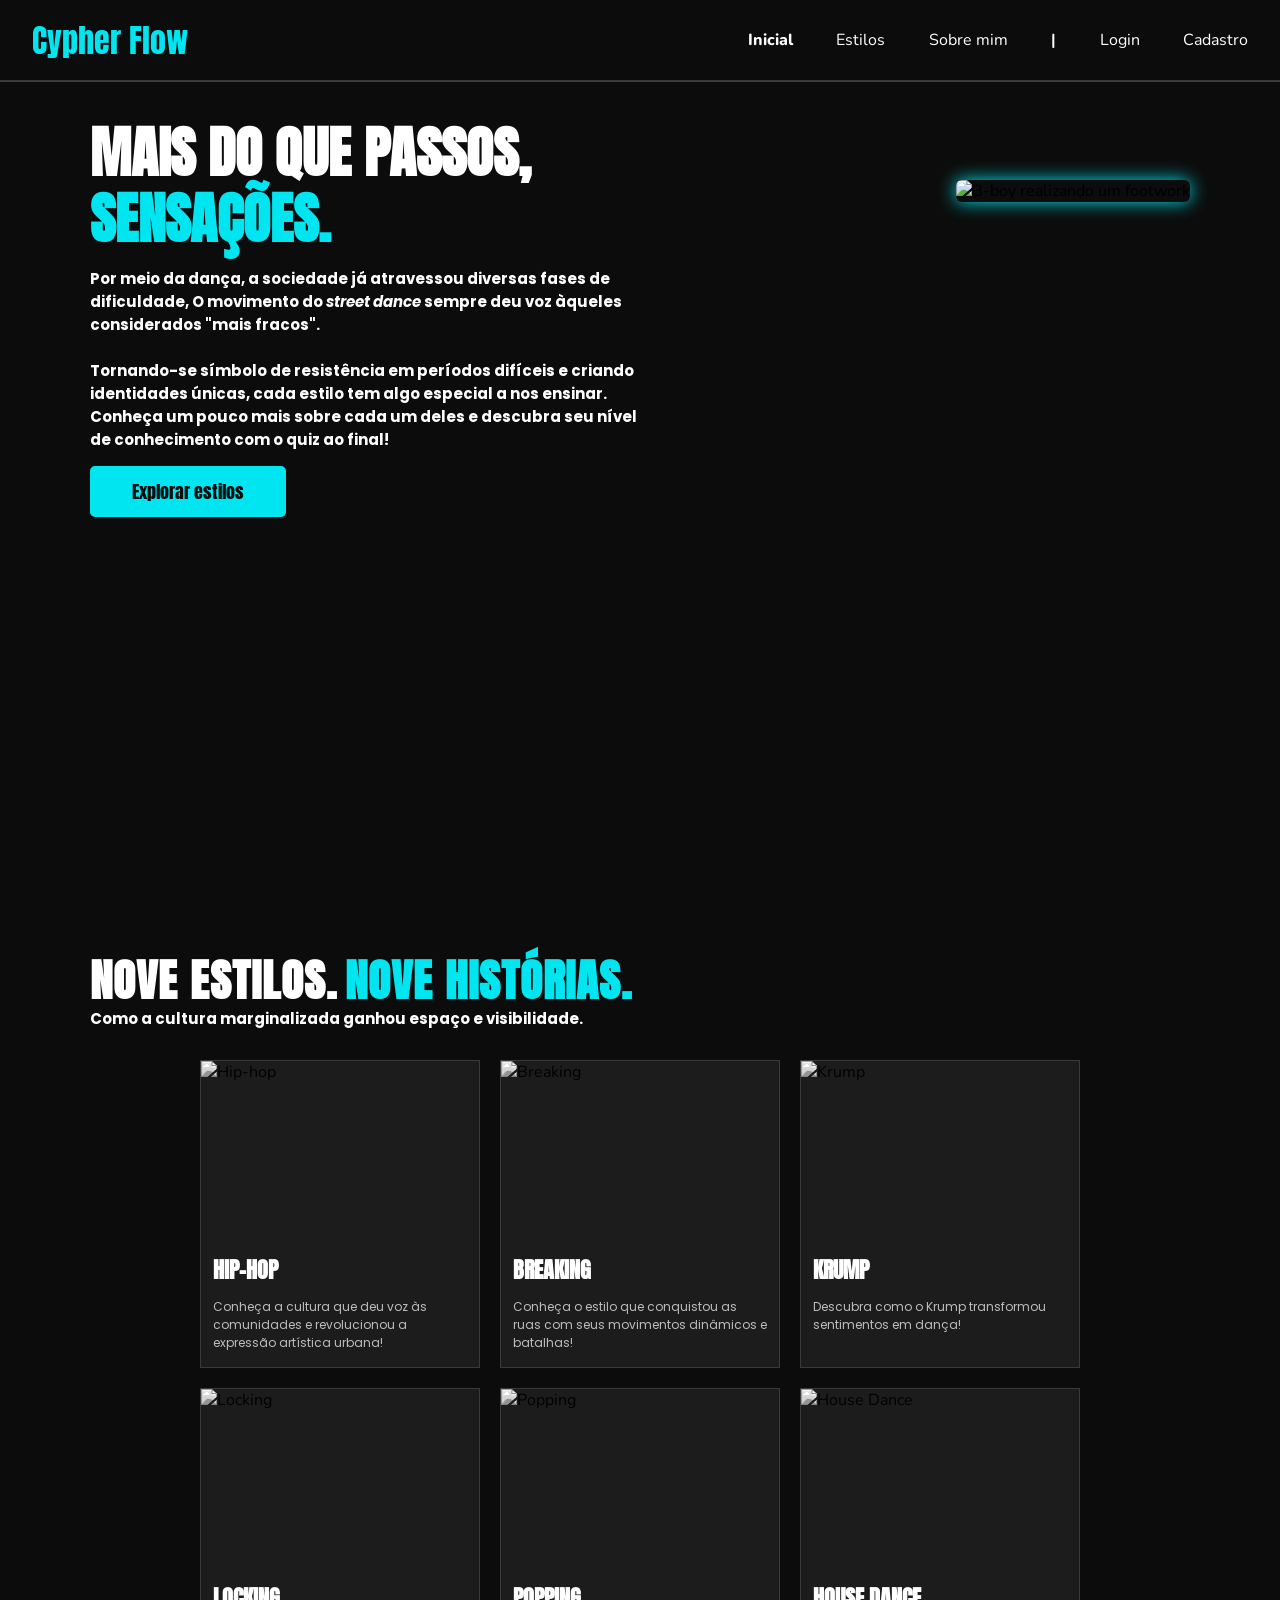
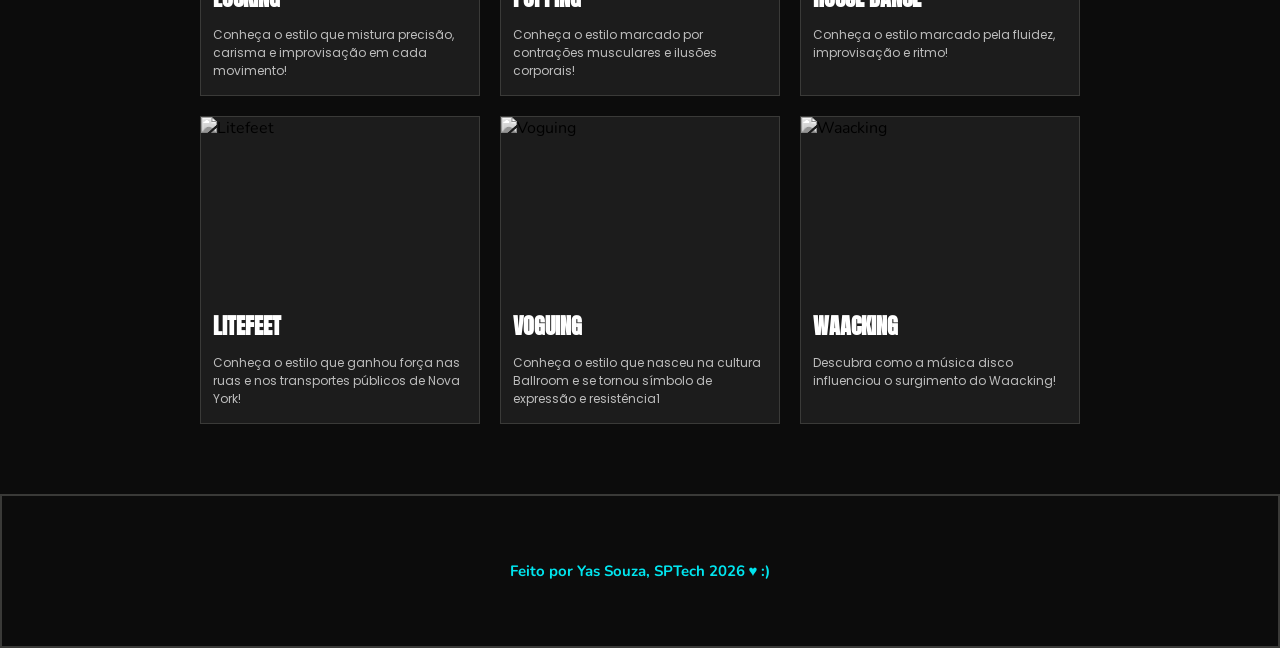
==== commit ea8805ec: "Fix: Arrumando textos dos cards" ====
--- a/public/index.html
+++ b/public/index.html
@@ -84,55 +84,55 @@
           <div class="box">
             <img src="https://img.redbull.com/images/c_crop,x_1234,y_0,h_4000,w_3200/c_fill,w_700,h_875/q_auto,f_auto/redbullcom/2026/7/12/z3fx0ndpu12g9792tfnq/kiilo-advanced-through-three-rounds-to-reach-the-championship-battle" alt="Hip-hop">
             <h4>HIP-HOP</h4>
-            <p>Conheça a história e as características do Hip-hop.</p>
+            <p>Conheça a cultura que deu voz às comunidades e revolucionou a expressão artística urbana!</p>
           </div>
 
           <div class="box">
             <img src="https://www.communityvoiceks.com/wp-content/uploads/2024/08/breakdancing-elbow-freeze.png" alt="Breaking">
             <h4>BREAKING</h4>
-            <p>.</p>
+            <p>Conheça o estilo que conquistou as ruas com seus movimentos dinâmicos e batalhas!</p>
           </div>
 
            <div class="box">
             <img src="https://tanzhaus-nrw.de/sites/default/files/styles/sharing_facebook/public/media/images/2023-06/EBS_Foto%20Haong%20Vu%20Visuals_1.jpg?itok=lLjb0ujd" alt="Krump">
             <h4>KRUMP</h4>
-            <p>Conheça a história e as características do Krump.</p>
+            <p>Descubra como o Krump transformou sentimentos em dança!</p>
           </div>
 
           <div class="box">
             <img src="https://assets.summerdanceforever.com/images/news-article/%C2%A9KateLang-Locking-1747227829.jpg" alt="Locking">
             <h4>LOCKING</h4>
-            <p>Conheça a história e as características do Locking.</p>
+            <p>Conheça o estilo que mistura precisão, carisma e improvisação em cada movimento!</p>
           </div>
 
           <div class="box">
             <img src="https://i.ytimg.com/vi/_ZtILUOUuHs/hq720.jpg?sqp=-oaymwEhCK4FEIIDSFryq4qpAxMIARUAAAAAGAElAADIQj0AgKJD&rs=AOn4CLAYyOr1AjKsKvIvMmpXw_lWakcC-A" alt="Popping">
             <h4>POPPING</h4>
-            <p>Conheça a história e as características do Popping.</p>
+            <p>Conheça o estilo marcado por contrações musculares e ilusões corporais!</p>
           </div>
 
           <div class="box">
             <img src="https://www.impulstanz.com/media/fotogallery/gal7894/22_HipHop_HouseBattle_Flavourama_c_yako.one_06.jpg" alt="House Dance">
             <h4>HOUSE DANCE</h4>
-            <p>Conheça a história e as características do House.</p>
+            <p>Conheça o estilo marcado pela fluidez, improvisação e ritmo!</p>
           </div>
 
           <div class="box">
             <img src="https://encrypted-tbn0.gstatic.com/images?q=tbn:ANd9GcQP08iMsQZSz2B5oDHNUx1Xq4oQza2TLJGzUSFlVnAUUnB2WWsR3SXLeAuh&s=10" alt="Litefeet">
             <h4>LITEFEET</h4>
-            <p>Conheça a história e as características do Litefeet.</p>
+            <p>Conheça o estilo que ganhou força nas ruas e nos transportes públicos de Nova York!</p>
           </div>
 
           <div class="box">
             <img src="https://www.nydailynews.com/wp-content/uploads/migration/2019/06/12/WPZ5IF33KRBGZICJUGWJVLXY3A.jpg?w=620" alt="Voguing">
             <h4>VOGUING</h4>
-            <p>Conheça a história e as características do Voguing.</p>
+            <p>Conheça o estilo que nasceu na cultura Ballroom e se tornou símbolo de expressão e resistência1</p>
           </div>
 
           <div class="box">
             <img src="https://encrypted-tbn0.gstatic.com/images?q=tbn:ANd9GcSYkqUd1D7pCFZmw4wWmS3xvkigrcfrxgGlklzYGM4qsdOB_2qALAyyK7A&s=10" alt="Waacking">
             <h4>WAACKING</h4>
-            <p>Conheça a história e as características do Waacking.</p>
+            <p>Descubra como a música disco influenciou o surgimento do Waacking!</p>
           </div>
         </div>
       </div>
--- a/public/css/estilo.css
+++ b/public/css/estilo.css
@@ -407,13 +407,18 @@
 }
 
 .loading-div {
-  width: 50px;
-  display: none;
+    width: 100%;
+    margin: auto;
+    display: none;
+    justify-content: center;
+    align-items: center;
 }
 
 .loading-div img {
-  height: 50px;
-  width: 50px;
+    padding-top: 8px;
+    width: 25px;
+    height: 25px;
+    object-fit: contain;
 }
 
 #div_erros_login {
@@ -476,17 +481,6 @@
   margin-top: 5px;
 }
 
-.loading-div {
-  width: 50px;
-  margin: auto;
-  display: none;
-}
-
-.loading-div img {
-  height: 50px;
-  width: 50px;
-}
-
 /* SIMULADOR */
 
 .simulador {
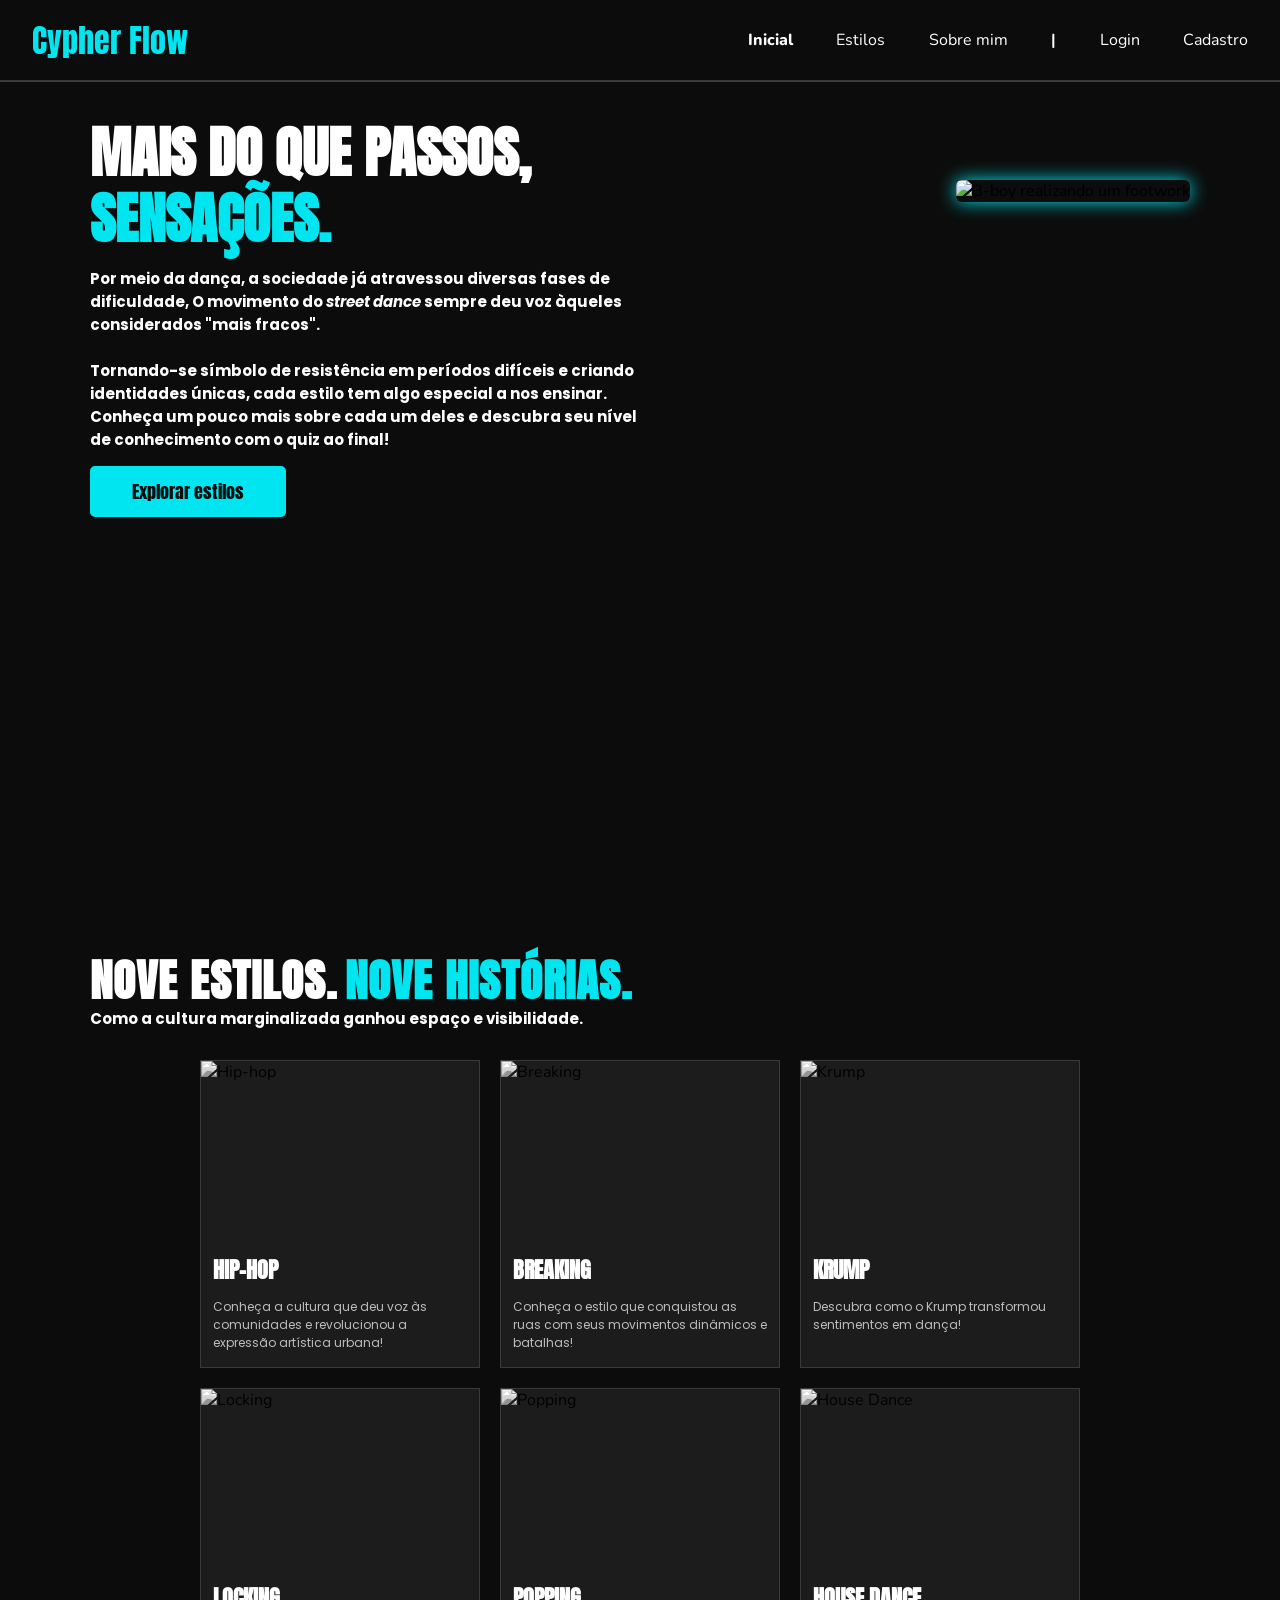
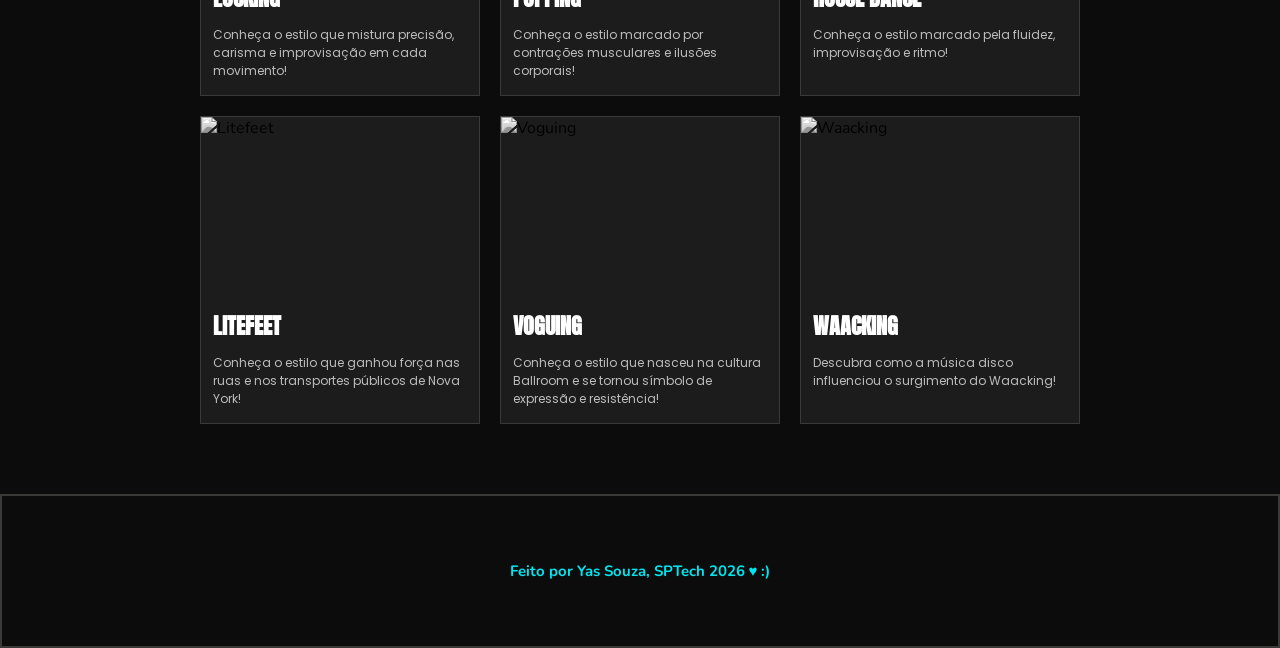
==== commit e3a18e60: "Refactor: Refatorando o código, tirando as pastas inutilizáveis e suas dependências" ====
--- a/public/index.html
+++ b/public/index.html
@@ -126,7 +126,7 @@
           <div class="box">
             <img src="https://www.nydailynews.com/wp-content/uploads/migration/2019/06/12/WPZ5IF33KRBGZICJUGWJVLXY3A.jpg?w=620" alt="Voguing">
             <h4>VOGUING</h4>
-            <p>Conheça o estilo que nasceu na cultura Ballroom e se tornou símbolo de expressão e resistência1</p>
+            <p>Conheça o estilo que nasceu na cultura Ballroom e se tornou símbolo de expressão e resistência!</p>
           </div>
 
           <div class="box">
--- a/public/css/estilo.css
+++ b/public/css/estilo.css
@@ -312,7 +312,7 @@
 
 .login {
   height: var(--tamanho-login);
-  background-image: url('../assets/imgs/bg-jelly-fish-para-home.png');
+  background-image: url('');
   background-size: cover;
 }
 
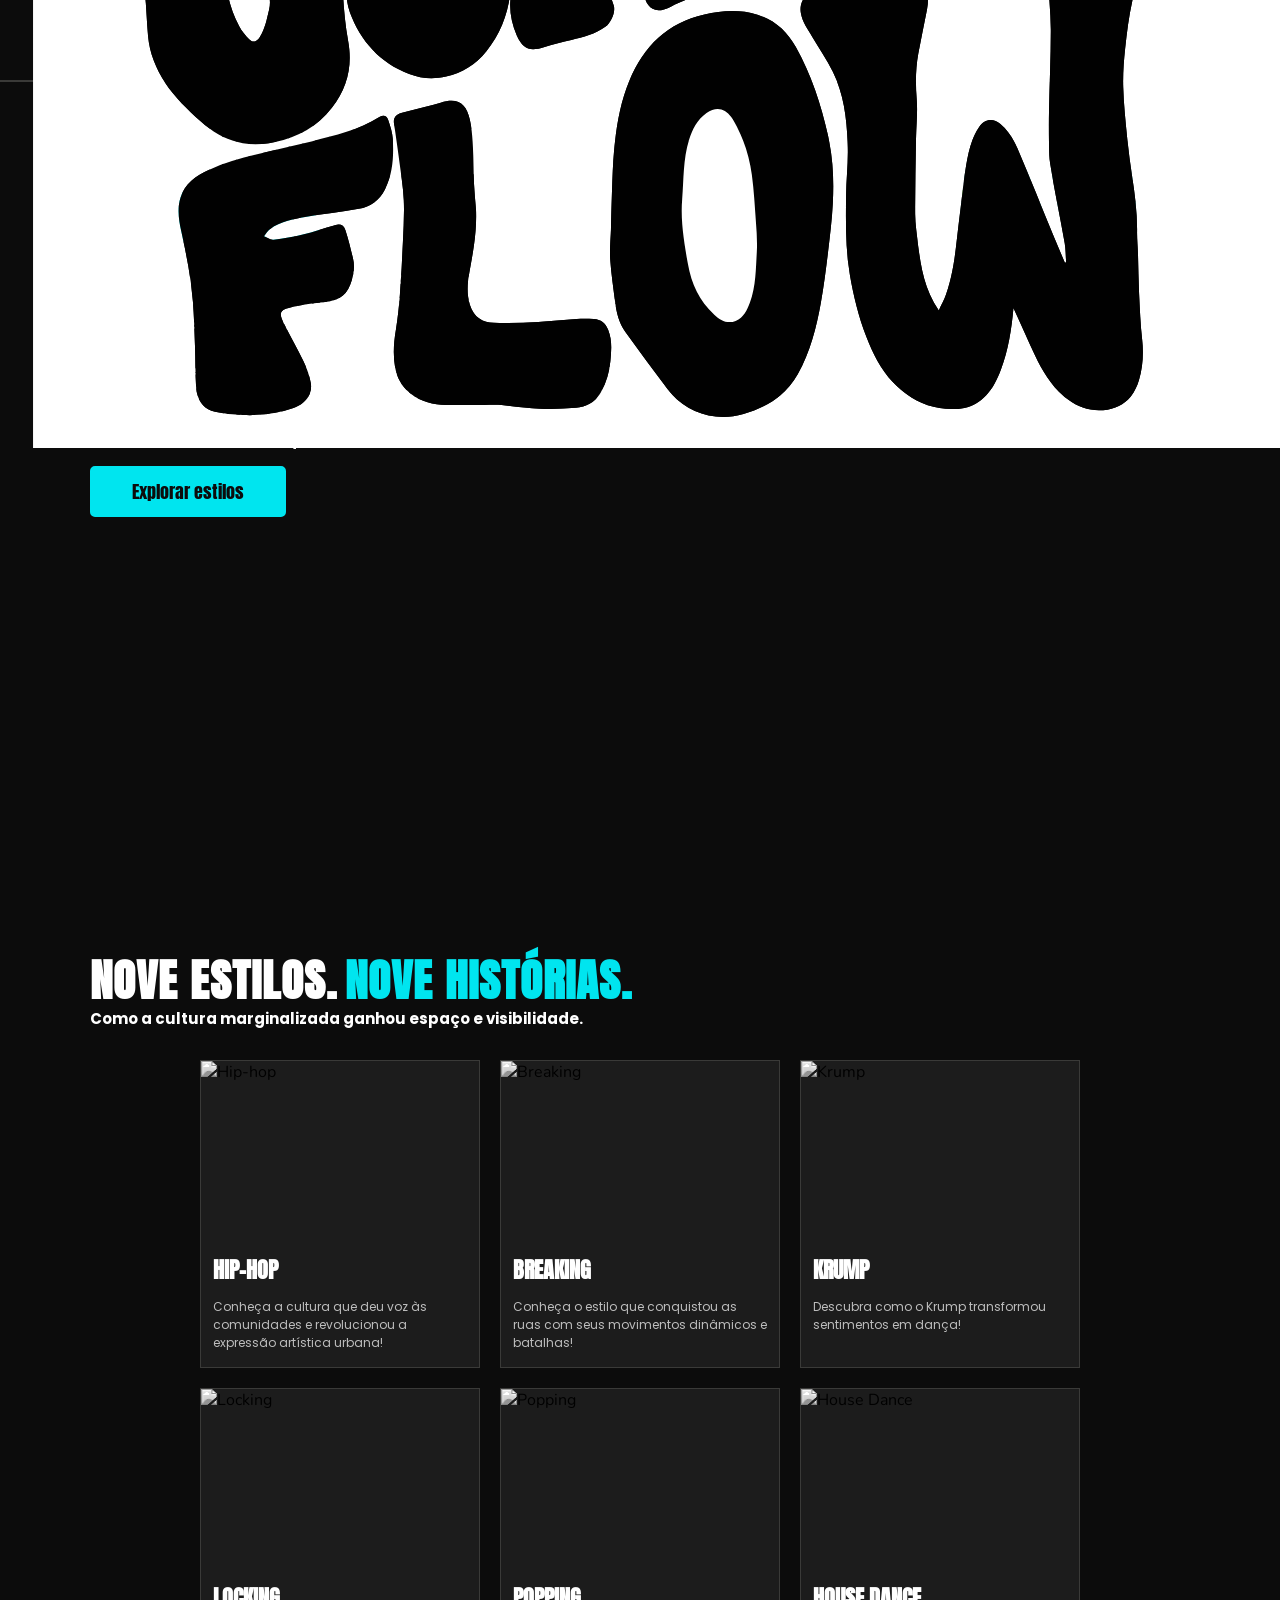
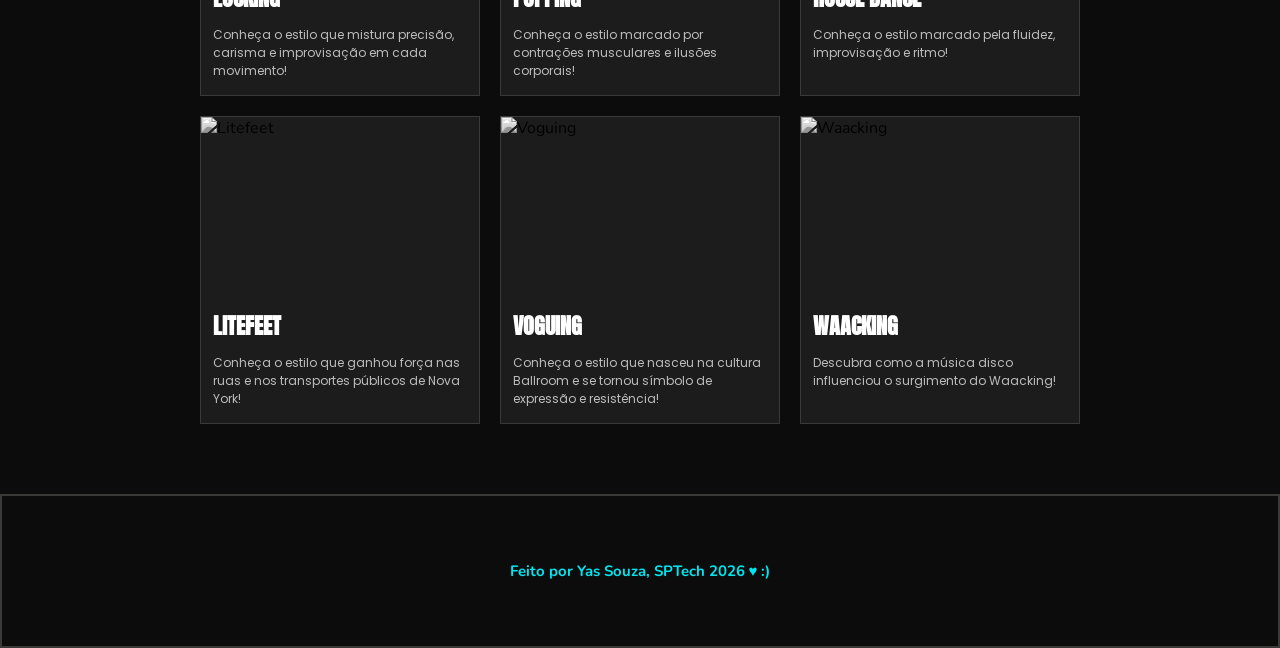
==== commit d9a555da: "Fix: Corrigindo estrutura das páginas e referências de assets" ====
--- a/public/index.html
+++ b/public/index.html
@@ -1,5 +1,5 @@
 <!DOCTYPE html>
-<html lang="en">
+<html lang="pt-br">
 
 <head>
   <meta charset="UTF-8">
@@ -7,11 +7,11 @@
   <meta name="viewport" content="width=device-width, initial-scale=1.0">
 
   <title>CYPHER FLOW | Página Inicial</title>
+  <link rel="icon" href="./assets/icon/logo.svg" type="image/svg+xml">
 
   <script src="./js/sessao.js"></script>
 
   <link rel="stylesheet" href="./css/estilo.css">
-  <link rel="icon" href="./assets/icon/favicon2.ico">
   <link rel="preconnect" href="https://fonts.googleapis.com">
   <link rel="preconnect" href="https://fonts.gstatic.com" crossorigin>
   <link
@@ -22,7 +22,7 @@
 <body>
   <div class="header">
     <div class="container">
-      <h1 class="titulo">Cypher Flow</h1>
+       <img src="./assets/icon/logo.svg" alt="Cypher Flow" class="logo">
       <ul class="navbar">
         <li class="agora">
           <a href="#">Inicial</a>
@@ -34,7 +34,6 @@
           <a href="#">Sobre mim</a>
         </li>
         <b>|</b>
-        </li>
         <li>
           <a href="login.html">Login</a>
         </li>
--- a/public/css/estilo.css
+++ b/public/css/estilo.css
@@ -189,7 +189,6 @@
   transform: scale(1.05); 
   text-decoration: none;
   box-shadow: 0 0 18px var(--cor-secundaria);
-
 }
 
 /* ESTILOS */
@@ -317,8 +316,14 @@
 }
 
 .login .container {
-  justify-content: flex-end;
+  display: flex;
+  justify-content: space-between;
   align-items: center;
+  width: 100%;     
+  max-width: none;   
+  margin: 0;
+  padding-right: 5%; 
+  box-sizing: border-box;
   height: 100%;
 }
 
@@ -326,7 +331,7 @@
   display: flex;
   align-items: center;
   justify-content: space-evenly;
-  width: 50%;
+  width: 42%;
   background-color: var(--cor-complementar);
   border-radius: 4px;
   border: 2px solid var(--cor-secundaria);
@@ -336,6 +341,7 @@
   height: fit-content;
   padding: 20px 0;
   box-shadow: 0 0 18px var(--cor-secundaria);
+  transform: translate(-24px, 18px);
 }
 
 .card h2 {
@@ -423,6 +429,21 @@
 
 #div_erros_login {
   display: none
+}
+
+.img-lateral {
+  width: 45%;
+  display: flex;
+  justify-content: flex-start; 
+}
+
+.img-lateral img {
+  margin-top: 50px;
+  max-width: 100%;
+  max-height: 480px;
+  width: auto;
+  height: auto;
+  object-fit: contain;
 }
 
 /* FORMULARIO */
@@ -461,81 +482,10 @@
 
 input {
   margin-bottom: 10px;
-  border: 2px solid #32b9cd;
+  border: 2px solid;
   padding: 10px;
   text-align: center;
   border-radius: 10px;
 }
 
-.btn {
-  font-family: "Anton", sans-serif;
-  border: 0;
-  border-radius: 5px;
-  font-weight: 600;
-  font-size: 18px;
-  padding: 10px 15px;
-  color: white;
-  background-color: #ED145B;
-  width: 120px;
-  align-self: center;
-  margin-top: 5px;
-}
-
-/* SIMULADOR */
-
-.simulador {
-  color: white;
-}
-
-.simulador .container {
-  flex-direction: column;
-  overflow: scroll; 
-  height: var(--tamanho-simulador);
-}
-
-/* ALERTA */
-
-#alerta {
-  position: absolute;
-  right: 0;
-  bottom: 0;
-}
-
-.mensagem-alarme {
-  background-color: white;
-  border-radius: 5px;
-  width: 300px;
-  height: 80px;
-  margin: 10px;
-  padding: 10px 0;
-  display: flex;
-  justify-content: space-evenly;
-  align-items: center;
-}
-
-.mensagem-alarme h3 {
-  font-size: 14px;
-  margin: 0;
-}
-
-.mensagem-alarme .informacao {
-  width: 66%;
-}
-
-.alarme-sino {
-  width: 48px;
-  height: 48px;
-  animation-name: bell;
-  animation-duration: 4s;
-  background-image: url('https://cdn-icons-png.flaticon.com/512/1157/1157000.png');
-  background-size: cover;
-  animation-iteration-count: infinite;
-}
-
-@keyframes bell {
-  0%   {transform: rotate(25deg)}
-  25%  {transform: rotate(-25deg)}
-  50%  {transform: rotate(25deg)}
-  75%  {transform: rotate(-25deg)}
-  100% {transform: rotate(25deg)}
-}+
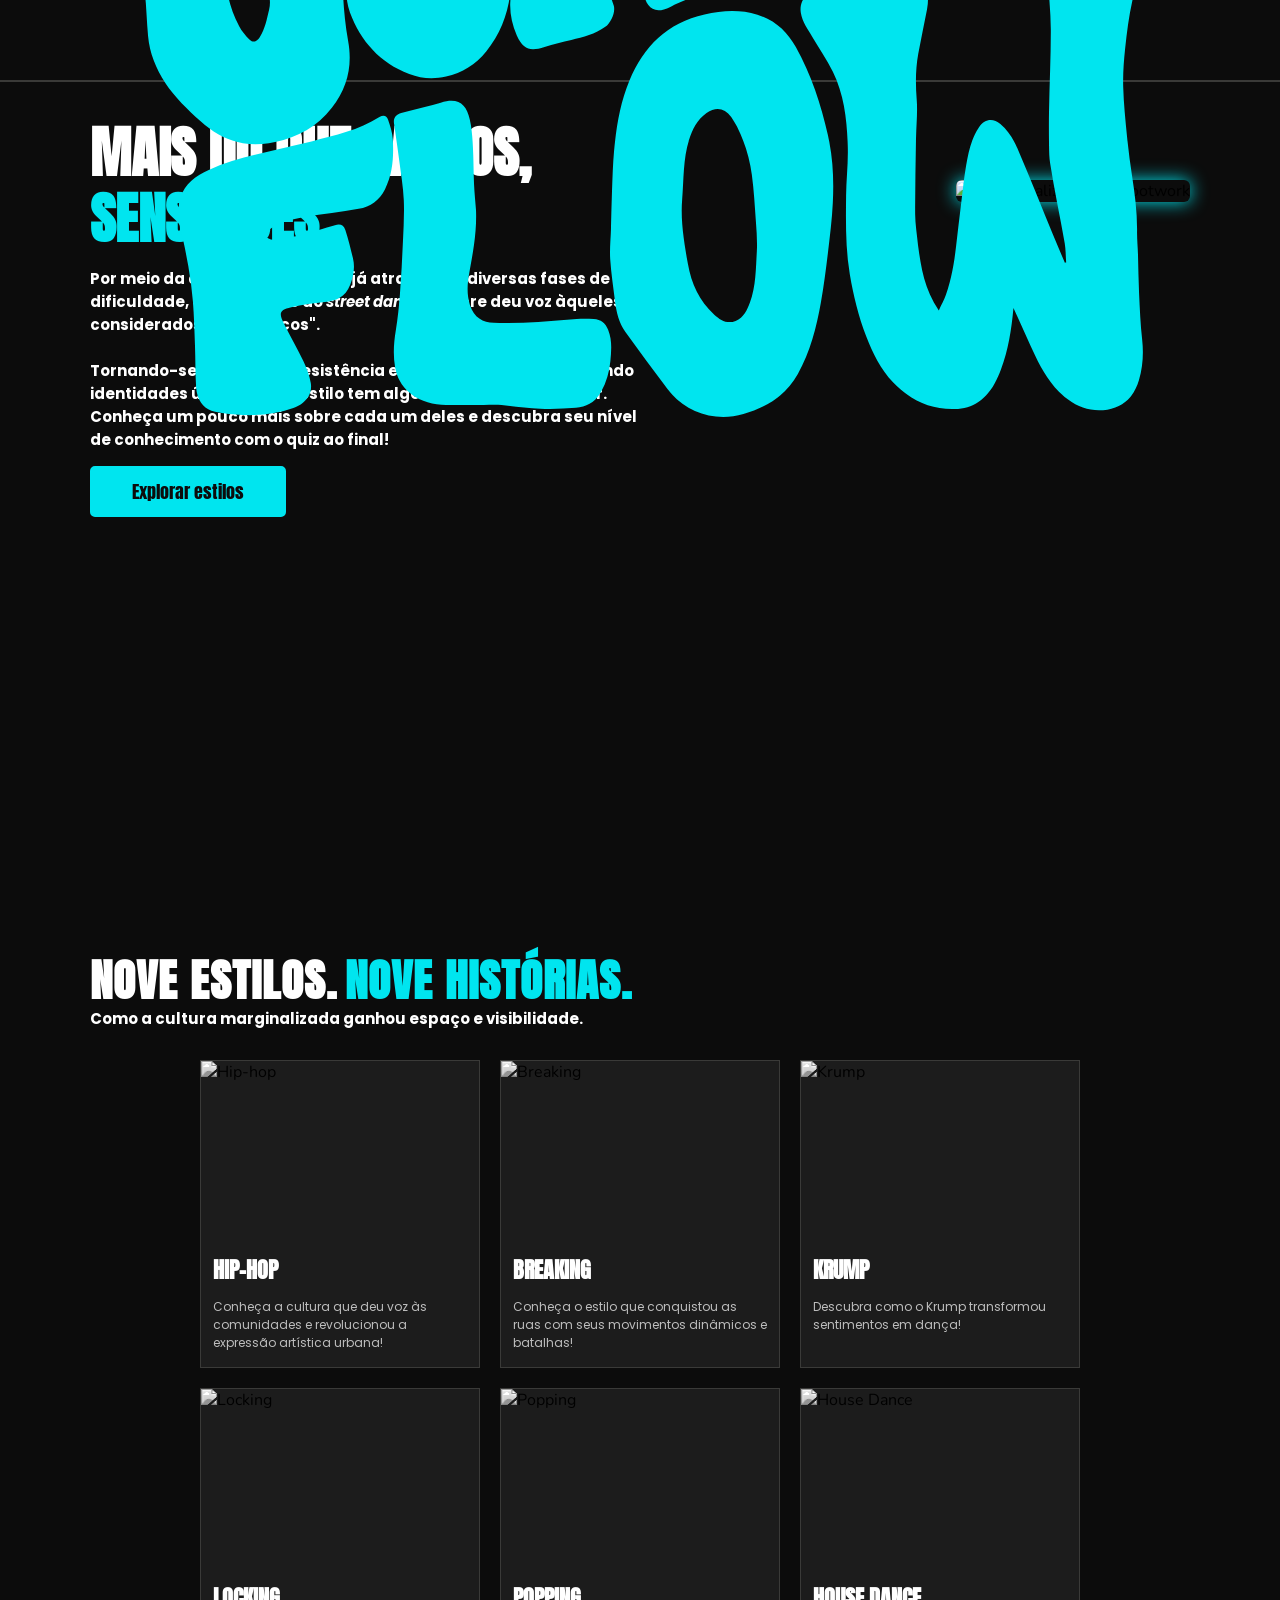
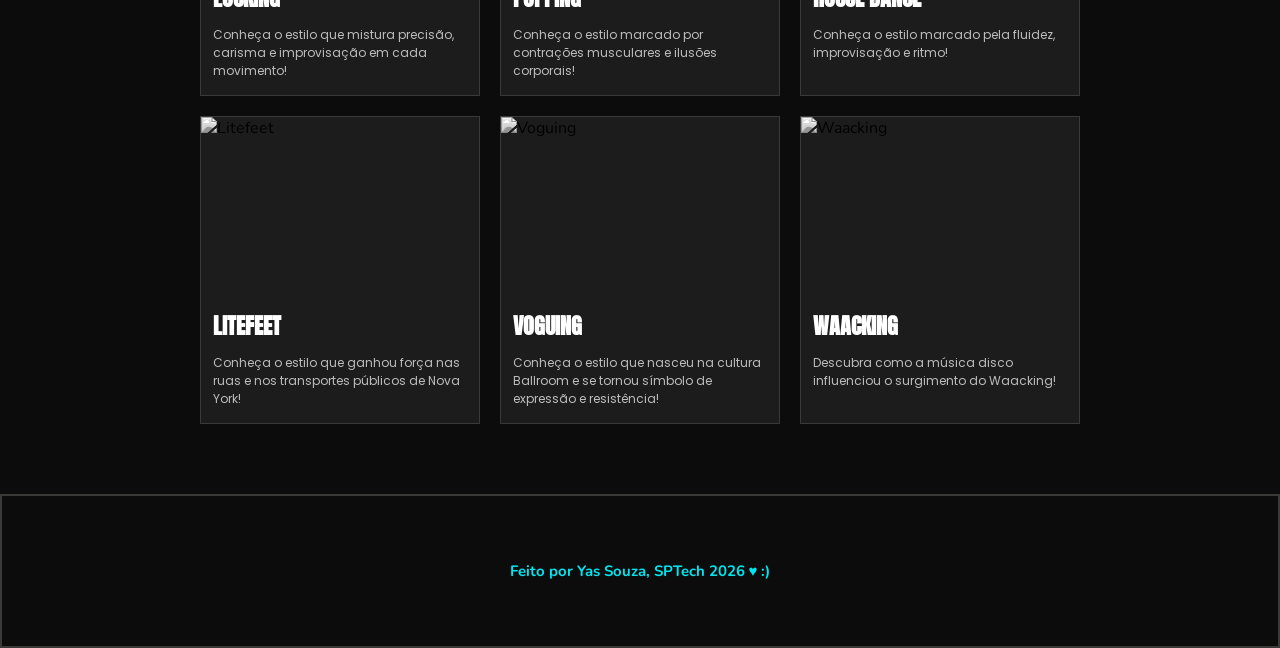
==== commit d82139d3: "Style: Substituindo logo e ajustando referências de ícones" ====
--- a/public/index.html
+++ b/public/index.html
@@ -7,7 +7,7 @@
   <meta name="viewport" content="width=device-width, initial-scale=1.0">
 
   <title>CYPHER FLOW | Página Inicial</title>
-  <link rel="icon" href="./assets/icon/logo.svg" type="image/svg+xml">
+  <link rel="icon" href="./assets/icon/CFverde.svg" type="image/svg+xml">
 
   <script src="./js/sessao.js"></script>
 
@@ -22,7 +22,7 @@
 <body>
   <div class="header">
     <div class="container">
-       <img src="./assets/icon/logo.svg" alt="Cypher Flow" class="logo">
+       <img src="./assets/icon/CFverde.svg" alt="Cypher Flow" class="logo">
       <ul class="navbar">
         <li class="agora">
           <a href="#">Inicial</a>
